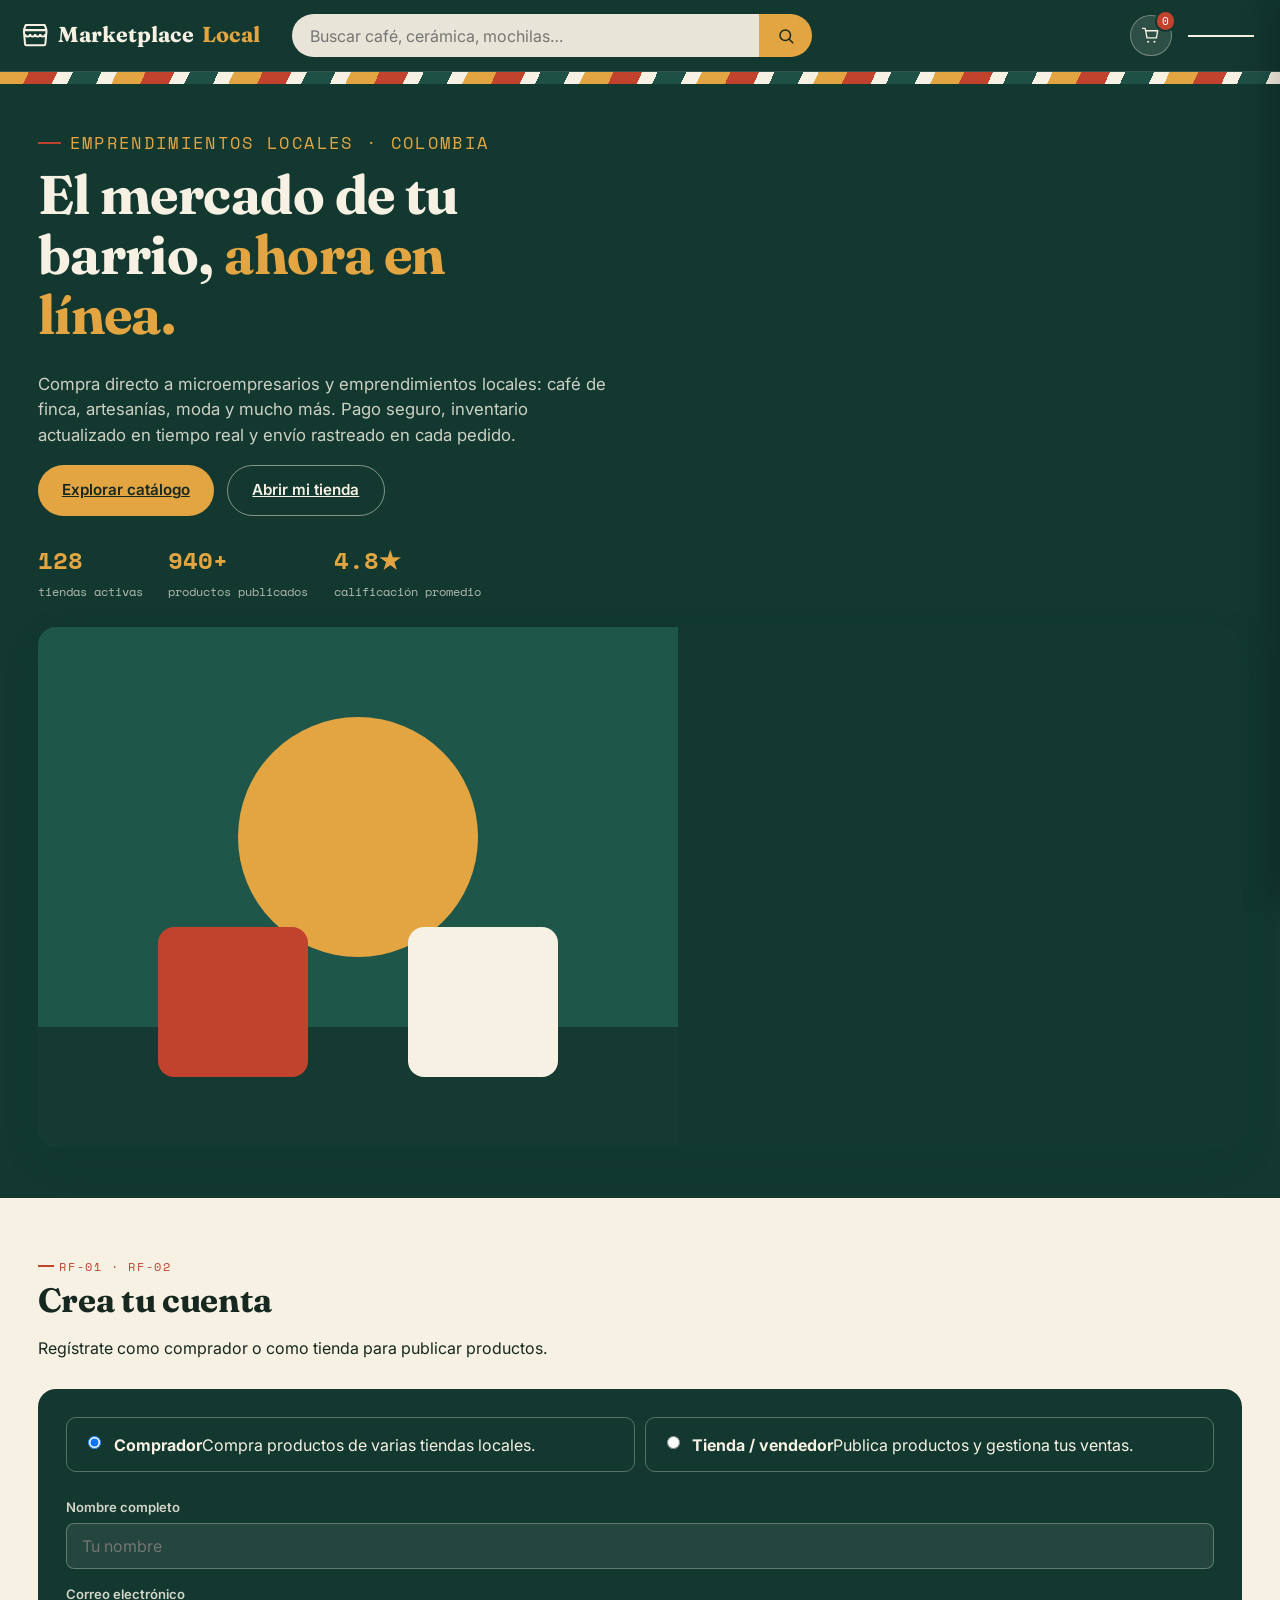
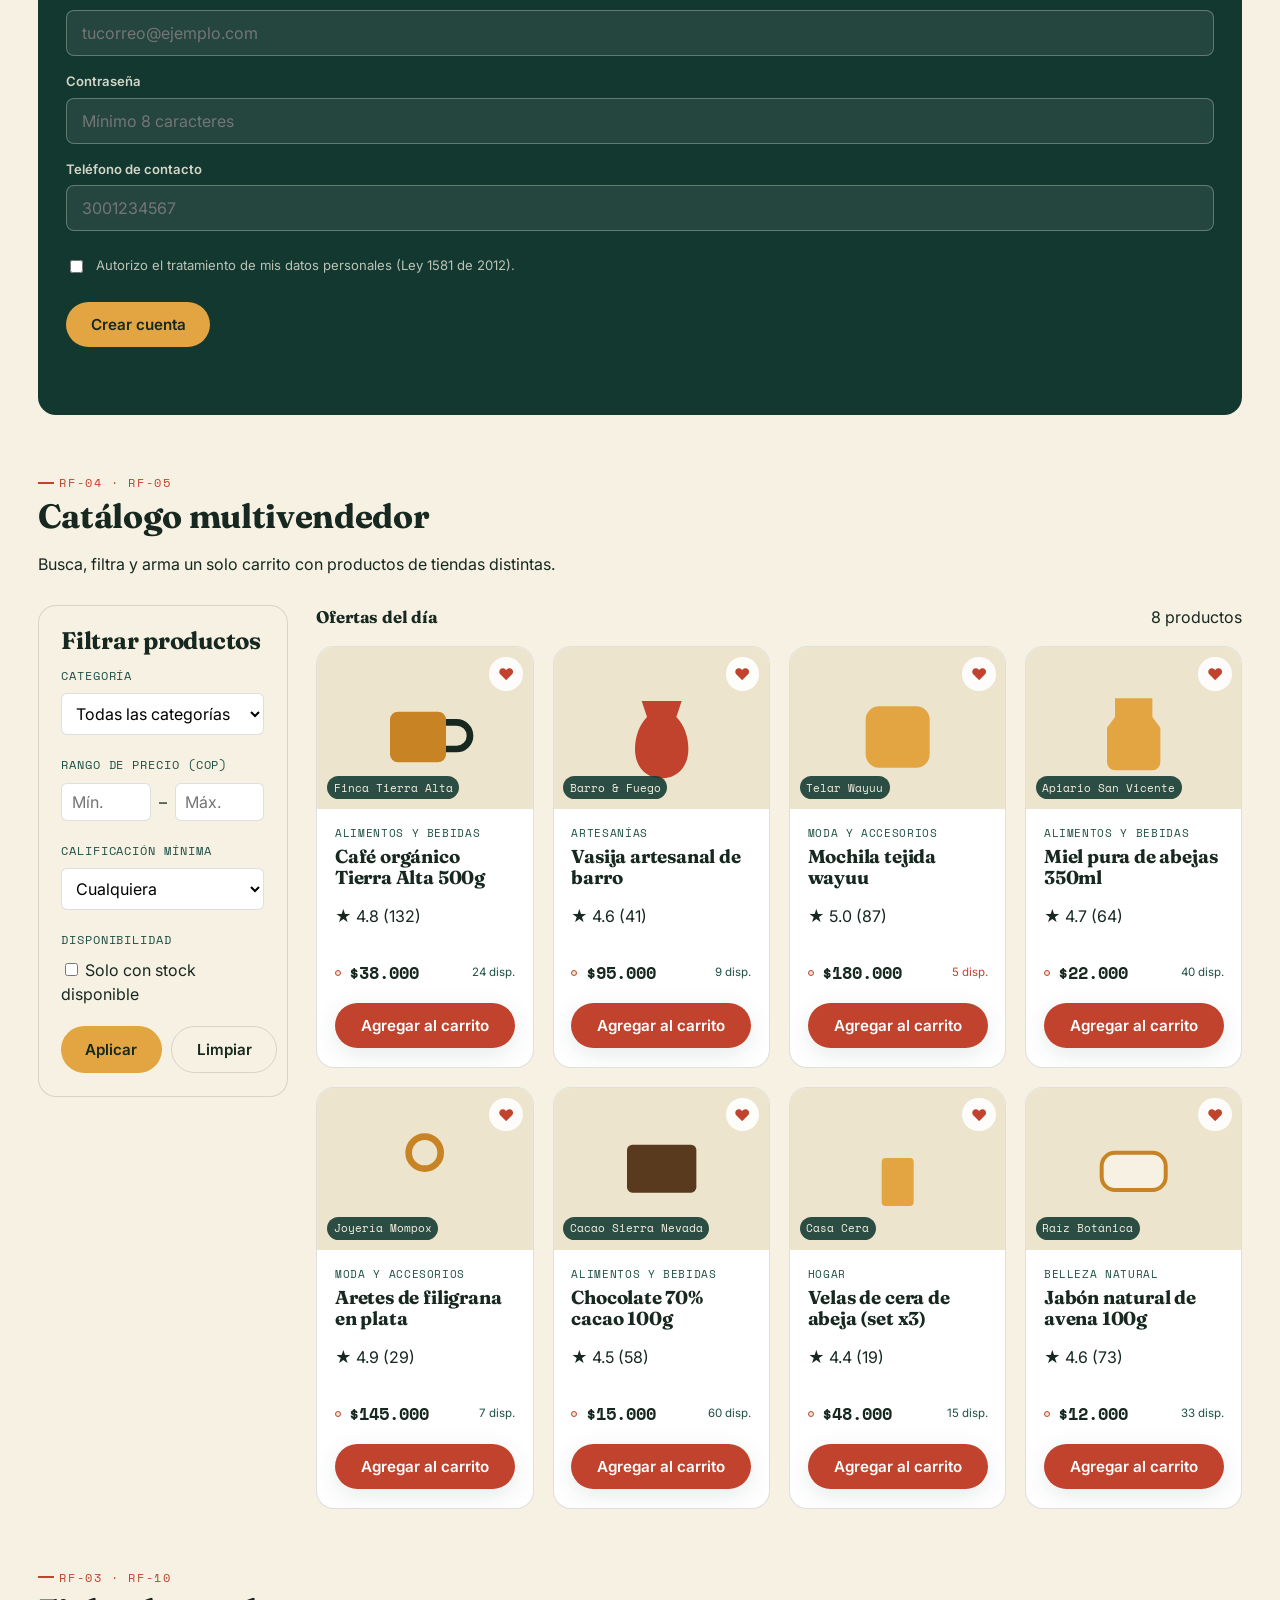
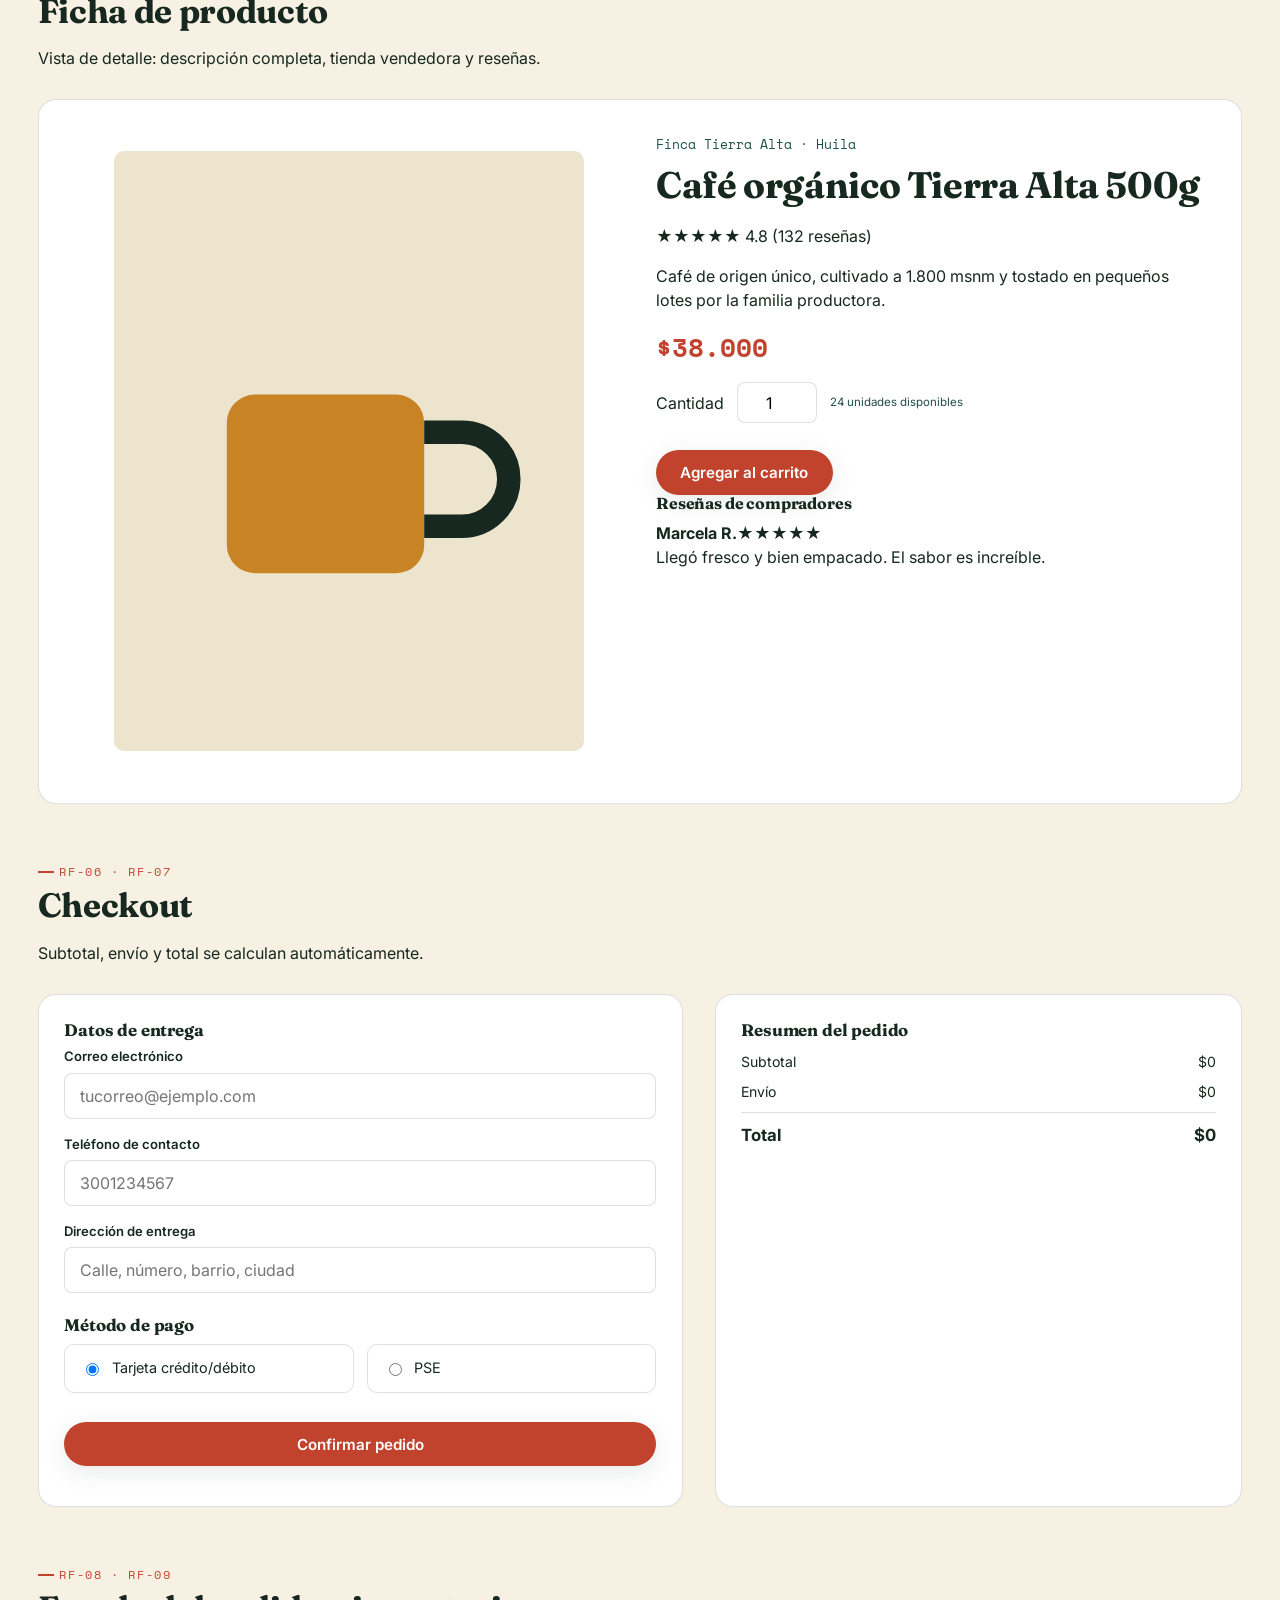
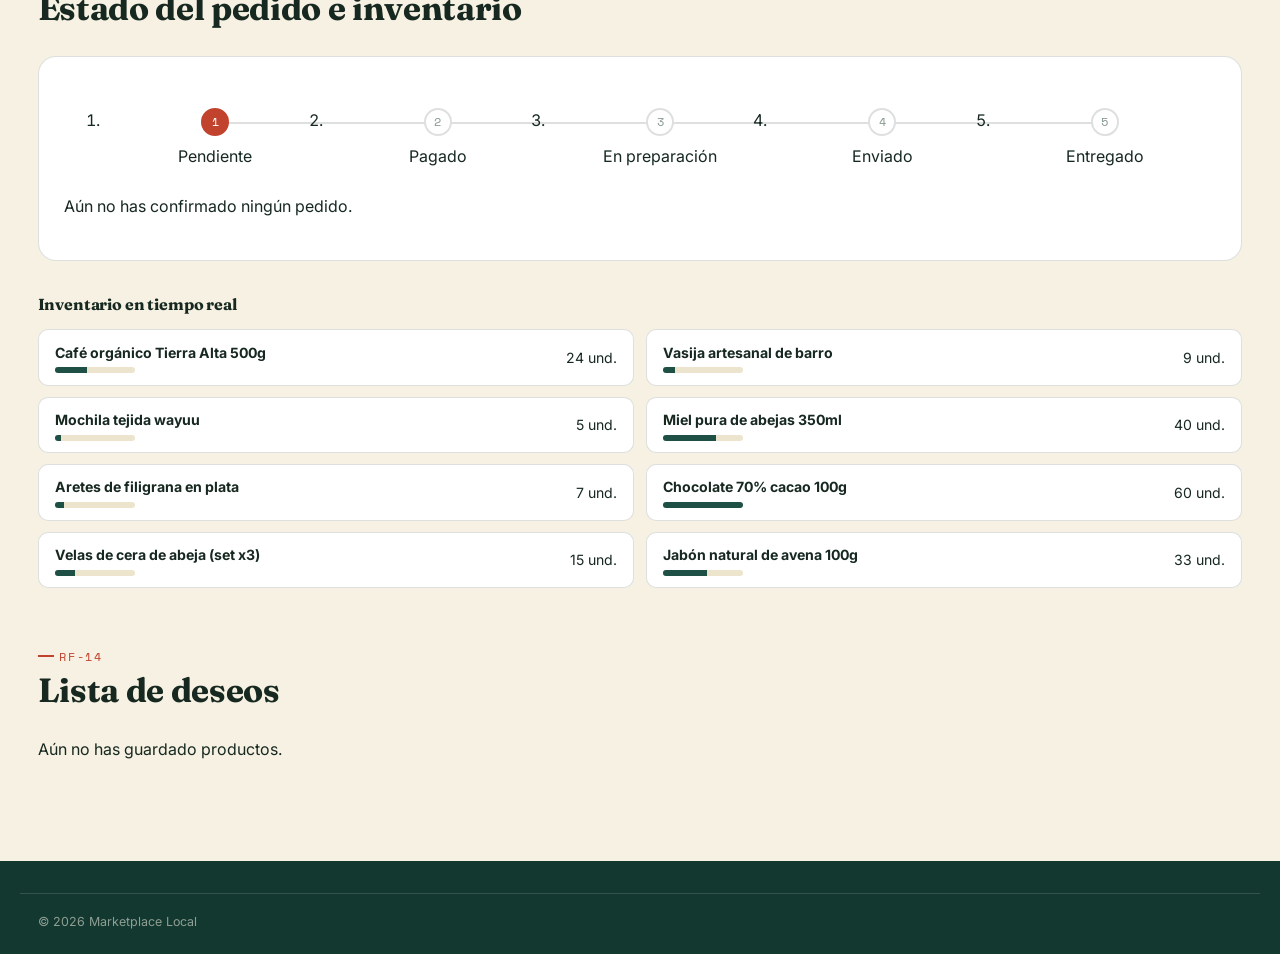
==== marketplace/index.html @ d281710d "Add files via upload" ====
<!DOCTYPE html>
<html lang="es">
<head>
  <meta charset="UTF-8">
  <meta name="viewport" content="width=device-width, initial-scale=1.0">
  <title>Marketplace Local</title>
  <meta name="description" content="Marketplace multivendedor de comercio electrónico para emprendimientos locales, con pasarela de pagos integrada y gestión de inventario en tiempo real.">
  <link rel="preconnect" href="https://fonts.googleapis.com">
  <link rel="preconnect" href="https://fonts.gstatic.com" crossorigin>
  <link href="https://fonts.googleapis.com/css2?family=Fraunces:ital,opsz,wght@0,9..144,400;0,9..144,600;0,9..144,700;1,9..144,500&family=Inter:wght@400;500;600;700&family=Space+Mono:wght@400;700&display=swap" rel="stylesheet">
  <link rel="stylesheet" href="styles.css">
</head>
<body>
  <a class="skip-link" href="#contenido-principal">Saltar al contenido principal</a>

  <!-- HEADER -->
  <header class="site-header">
    <div class="contenedor header-top">
      <a class="logo" href="#hero">
        <svg viewBox="0 0 24 24" fill="none" aria-hidden="true"><path d="M3 8l1.5-4h15L21 8M3 8h18M3 8l1 11a1 1 0 0 0 1 1h14a1 1 0 0 0 1-1l1-11M8 11a2 2 0 1 1-4 0M12 11a2 2 0 1 1-4 0M16 11a2 2 0 1 1-4 0M20 11a2 2 0 1 1-4 0" stroke="currentColor" stroke-width="1.6" stroke-linejoin="round"/></svg>
        Marketplace <em>Local</em>
      </a>
      <form class="buscador-global" role="search" id="form-busqueda-global">
        <label for="busqueda-global">Buscar productos</label>
        <input type="search" id="busqueda-global" name="q" placeholder="Buscar café, cerámica, mochilas…">
        <button type="submit" aria-label="Buscar">
          <svg width="18" height="18" viewBox="0 0 24 24" fill="none" aria-hidden="true"><circle cx="11" cy="11" r="7" stroke="currentColor" stroke-width="2"/><path d="M21 21l-4.3-4.3" stroke="currentColor" stroke-width="2" stroke-linecap="round"/></svg>
        </button>
      </form>
      <div class="header-acciones">
        <button class="boton-icono" id="btn-abrir-carrito" aria-label="Abrir carrito de compras" aria-haspopup="true">
          <svg width="19" height="19" viewBox="0 0 24 24" fill="none" aria-hidden="true"><path d="M6 6h15l-1.5 9h-12z" stroke="currentColor" stroke-width="1.7" stroke-linejoin="round"/><path d="M6 6l-1-3H2" stroke="currentColor" stroke-width="1.7" stroke-linecap="round"/><circle cx="9" cy="20" r="1.3" fill="currentColor"/><circle cx="17" cy="20" r="1.3" fill="currentColor"/></svg>
          <span class="contador-badge" id="contador-carrito">0</span>
        </button>
        <button class="btn-hamburguesa" id="btn-menu" aria-expanded="false" aria-controls="nav-categorias" aria-label="Abrir menú de categorías">
          <span></span>
        </button>
      </div>
    </div>
    <nav class="nav-categorias" id="nav-categorias" aria-label="Categorías principales">
      <div class="contenedor">
        <ul>
          <li><a href="#catalogo" aria-current="page">Ofertas del día</a></li>
          <li><a href="#catalogo">Nuevos</a></li>
          <li><a href="#catalogo">Más vendidos</a></li>
          <li><a href="#estado-pedido">Mis pedidos</a></li>
          <li><a href="#wishlist">Lista de deseos</a></li>
          <li><a href="#cuentas">Vender en Marketplace Local</a></li>
        </ul>
      </div>
    </nav>
  </header>

  <div class="franja-toldo" aria-hidden="true"></div>

  <main id="contenido-principal">
    <!-- HERO -->
    <section class="hero" id="hero">
      <div class="contenedor">
        <div class="hero-texto">
          <p class="etiqueta-eyebrow" style="color:var(--mustard)">Emprendimientos locales · Colombia</p>
          <h1>El mercado de tu barrio, <i>ahora en línea.</i></h1>
          <p>Compra directo a microempresarios y emprendimientos locales: café de finca, artesanías, moda y mucho más. Pago seguro, inventario actualizado en tiempo real y envío rastreado en cada pedido.</p>
          <div class="hero-cta">
            <a href="#catalogo" class="boton boton-secundario">Explorar catálogo</a>
            <a href="#cuentas" class="boton boton-fantasma">Abrir mi tienda</a>
          </div>
          <div class="hero-stats">
            <div class="dato"><strong id="stat-tiendas">128</strong><span>tiendas activas</span></div>
            <div class="dato"><strong id="stat-productos">940+</strong><span>productos publicados</span></div>
            <div class="dato"><strong>4.8★</strong><span>calificación promedio</span></div>
          </div>
        </div>
        <picture class="hero-picture">
          <source media="(min-width: 768px)" srcset="data:image/svg+xml,%3Csvg xmlns='http://www.w3.org/2000/svg' viewBox='0 0 1000 460'%3E%3Crect width='1000' height='460' fill='rgb(30,86,74)'/%3E%3Cg opacity='0.9'%3E%3Crect x='0' y='330' width='1000' height='130' fill='rgb(20,58,50)'/%3E%3Ccircle cx='150' cy='190' r='95' fill='rgb(227,165,66)'/%3E%3Ccircle cx='150' cy='190' r='95' fill='none' stroke='rgb(18,56,48)' stroke-width='6'/%3E%3Crect x='330' y='120' width='150' height='190' rx='14' fill='rgb(193,67,46)'/%3E%3Crect x='510' y='90' width='170' height='220' rx='14' fill='rgb(246,241,227)'/%3E%3Ccircle cx='595' cy='170' r='40' fill='rgb(30,86,74)'/%3E%3Crect x='710' y='150' width='210' height='160' rx='14' fill='rgb(200,132,36)'/%3E%3Cpath d='M0 330 L1000 330' stroke='rgb(246,241,227)' stroke-width='4' stroke-dasharray='2 22'/%3E%3C/g%3E%3C/svg%3E">
          <img src="data:image/svg+xml,%3Csvg xmlns='http://www.w3.org/2000/svg' viewBox='0 0 640 520'%3E%3Crect width='640' height='520' fill='rgb(30,86,74)'/%3E%3Crect x='0' y='400' width='640' height='120' fill='rgb(20,58,50)'/%3E%3Ccircle cx='320' cy='210' r='120' fill='rgb(227,165,66)'/%3E%3Crect x='120' y='300' width='150' height='150' rx='16' fill='rgb(193,67,46)'/%3E%3Crect x='370' y='300' width='150' height='150' rx='16' fill='rgb(246,241,227)'/%3E%3C/svg%3E" alt="Ilustración de un mercado local" width="640" height="520" loading="eager">
        </picture>
      </div>
    </section>

    <!-- CUENTAS -->
    <section class="seccion" id="cuentas">
      <div class="contenedor">
        <div class="seccion-cabecera">
          <p class="etiqueta-eyebrow">RF-01 · RF-02</p>
          <h2>Crea tu cuenta</h2>
          <p>Regístrate como comprador o como tienda para publicar productos.</p>
        </div>
        <form class="tarjeta-cuentas" id="form-registro" novalidate>
          <fieldset class="selector-rol" style="border:none;padding:0;margin:0;">
            <legend class="oculto-visualmente">Tipo de cuenta</legend>
            <label>
              <input type="radio" name="rol" value="comprador" checked>
              <span><strong>Comprador</strong><span>Compra productos de varias tiendas locales.</span></span>
            </label>
            <label>
              <input type="radio" name="rol" value="vendedor" id="radio-vendedor">
              <span><strong>Tienda / vendedor</strong><span>Publica productos y gestiona tus ventas.</span></span>
            </label>
          </fieldset>
          <div class="campos-formulario">
            <div class="campo">
              <label for="reg-nombre">Nombre completo</label>
              <input type="text" id="reg-nombre" name="nombre" required placeholder="Tu nombre">
            </div>
            <div class="campo">
              <label for="reg-email">Correo electrónico</label>
              <input type="email" id="reg-email" name="email" required placeholder="tucorreo@ejemplo.com">
            </div>
            <div class="campo">
              <label for="reg-clave">Contraseña</label>
              <input type="password" id="reg-clave" name="clave" required minlength="8" placeholder="Mínimo 8 caracteres">
            </div>
            <div class="campo">
              <label for="reg-tel">Teléfono de contacto</label>
              <input type="tel" id="reg-tel" name="telefono" required pattern="[0-9]{10}" placeholder="3001234567">
            </div>
          </div>
          <div class="campos-tienda" id="campos-tienda">
            <p class="etiqueta-eyebrow" style="color:var(--mustard)">Perfil de tienda</p>
            <div class="campos-formulario">
              <div class="campo">
                <label for="tienda-nombre">Nombre comercial</label>
                <input type="text" id="tienda-nombre" name="tienda-nombre" placeholder="Ej. Finca Tierra Alta">
              </div>
              <div class="campo">
                <label for="tienda-logo">Logo de la tienda</label>
                <input type="file" id="tienda-logo" name="tienda-logo" accept="image/png, image/jpeg, image/svg+xml">
              </div>
              <div class="campo" style="grid-column:1/-1;">
                <label for="tienda-desc">Descripción de la tienda</label>
                <textarea id="tienda-desc" name="tienda-desc" rows="3" placeholder="Cuéntale a tus clientes qué haces."></textarea>
              </div>
            </div>
          </div>
          <label style="display:flex;gap:.6rem;align-items:flex-start;font-size:.82rem;color:rgba(246,241,227,.75);">
            <input type="checkbox" required style="margin-top:.2rem;">
            Autorizo el tratamiento de mis datos personales (Ley 1581 de 2012).
          </label>
          <div>
            <button type="submit" class="boton boton-secundario">Crear cuenta</button>
          </div>
          <p id="mensaje-registro" role="status" style="font-size:.85rem;color:var(--mustard);"></p>
        </form>
      </div>
    </section>

    <!-- CATÁLOGO -->
    <section class="seccion" id="catalogo" style="padding-top:0;">
      <div class="contenedor">
        <div class="seccion-cabecera">
          <p class="etiqueta-eyebrow">RF-04 · RF-05</p>
          <h2>Catálogo multivendedor</h2>
          <p>Busca, filtra y arma un solo carrito con productos de tiendas distintas.</p>
        </div>
        <button class="boton boton-linea filtros-toggle" id="btn-toggle-filtros" aria-expanded="false" aria-controls="filtros-aside">Filtros</button>
        <div class="layout-catalogo">
          <aside class="filtros-aside" id="filtros-aside" aria-label="Filtros de catálogo">
            <h2>Filtrar productos</h2>
            <form id="form-filtros">
              <div class="grupo-filtro">
                <span>Categoría</span>
                <select id="filtro-categoria">
                  <option value="">Todas las categorías</option>
                  <option value="Alimentos y bebidas">Alimentos y bebidas</option>
                  <option value="Artesanías">Artesanías</option>
                  <option value="Moda y accesorios">Moda y accesorios</option>
                  <option value="Hogar">Hogar</option>
                  <option value="Belleza natural">Belleza natural</option>
                </select>
              </div>
              <div class="grupo-filtro">
                <span>Rango de precio (COP)</span>
                <div class="rango-precio">
                  <input type="number" id="filtro-precio-min" min="0" step="1000" placeholder="Mín.">
                  <span>–</span>
                  <input type="number" id="filtro-precio-max" min="0" step="1000" placeholder="Máx.">
                </div>
              </div>
              <div class="grupo-filtro">
                <span>Calificación mínima</span>
                <select id="filtro-calificacion">
                  <option value="0">Cualquiera</option>
                  <option value="4">4★ o más</option>
                  <option value="4.5">4.5★ o más</option>
                  <option value="4.8">4.8★ o más</option>
                </select>
              </div>
              <div class="grupo-filtro">
                <span>Disponibilidad</span>
                <label><input type="checkbox" id="filtro-disponible"> Solo con stock disponible</label>
              </div>
              <div class="filtros-acciones">
                <button type="submit" class="boton boton-secundario" style="flex:1;">Aplicar</button>
                <button type="reset" class="boton boton-linea" id="btn-limpiar-filtros">Limpiar</button>
              </div>
            </form>
          </aside>
          <div>
            <div class="catalogo-cabecera">
              <h3 style="margin:0;font-size:1.05rem;">Ofertas del día</h3>
              <span class="catalogo-resultado" id="contador-resultados">8 productos</span>
            </div>
            <div class="catalogo" id="catalogo-grid"></div>
          </div>
        </div>
      </div>
    </section>

    <!-- FICHA PRODUCTO -->
    <section class="seccion" id="ficha-producto" style="padding-top:0;">
      <div class="contenedor">
        <div class="seccion-cabecera">
          <p class="etiqueta-eyebrow">RF-03 · RF-10</p>
          <h2>Ficha de producto</h2>
          <p>Vista de detalle: descripción completa, tienda vendedora y reseñas.</p>
        </div>
        <article class="ficha-producto">
          <figure class="ficha-imagen">
            <img id="ficha-imagen-svg" src="" alt="" width="600" height="600">
          </figure>
          <div>
            <span class="ficha-tienda" id="ficha-tienda">Finca Tierra Alta · Huila</span>
            <h1 class="ficha-nombre" id="ficha-nombre">Café orgánico Tierra Alta 500g</h1>
            <p class="producto-rating" id="ficha-rating">★★★★★ 4.8 (132 reseñas)</p>
            <p id="ficha-descripcion">Café de origen único, cultivado a 1.800 msnm y tostado en pequeños lotes.</p>
            <p class="ficha-precio" id="ficha-precio">$38.000</p>
            <form id="form-agregar-detalle">
              <div class="ficha-cantidad">
                <label for="ficha-cantidad-input">Cantidad</label>
                <input type="number" id="ficha-cantidad-input" min="1" max="10" value="1">
                <span class="producto-stock" id="ficha-stock">24 unidades disponibles</span>
              </div>
              <button type="submit" class="boton boton-primario btn-agregar-carrito" data-producto-id="1" style="width:auto;">Agregar al carrito</button>
            </form>
            <div class="resenas">
              <h4>Reseñas de compradores</h4>
              <div class="resena">
                <div class="resena-cabecera"><strong>Marcela R.</strong><span>★★★★★</span></div>
                <p style="margin:0;">Llegó fresco y bien empacado. El sabor es increíble.</p>
              </div>
            </div>
          </div>
        </article>
      </div>
    </section>

    <!-- CHECKOUT -->
    <section class="seccion" id="checkout" style="padding-top:0;">
      <div class="contenedor">
        <div class="seccion-cabecera">
          <p class="etiqueta-eyebrow">RF-06 · RF-07</p>
          <h2>Checkout</h2>
          <p>Subtotal, envío y total se calculan automáticamente.</p>
        </div>
        <div class="checkout-grid">
          <form class="tarjeta" id="form-checkout" novalidate>
            <h3 style="font-size:1.05rem;">Datos de entrega</h3>
            <div class="campos-formulario">
              <div class="campo">
                <label for="email">Correo electrónico</label>
                <input type="email" id="email" name="email" required placeholder="tucorreo@ejemplo.com">
              </div>
              <div class="campo">
                <label for="tel">Teléfono de contacto</label>
                <input type="tel" id="tel" name="tel" required pattern="[0-9]{10}" placeholder="3001234567">
              </div>
              <div class="campo campo-ancho">
                <label for="direccion">Dirección de entrega</label>
                <input type="text" id="direccion" name="direccion" required minlength="10" placeholder="Calle, número, barrio, ciudad">
              </div>
            </div>
            <h3 style="font-size:1.05rem;margin-top:1.4rem;">Método de pago</h3>
            <fieldset class="metodo-pago" style="border:none;padding:0;">
              <legend class="oculto-visualmente">Método de pago</legend>
              <label><input type="radio" name="metodo-pago" value="tarjeta" checked> Tarjeta crédito/débito</label>
              <label><input type="radio" name="metodo-pago" value="pse"> PSE</label>
            </fieldset>
            <button type="submit" class="boton boton-primario" style="width:100%;margin-top:.6rem;">Confirmar pedido</button>
            <p id="mensaje-checkout" role="status" style="font-size:.85rem;color:var(--brick);margin-top:.6rem;"></p>
          </form>
          <div class="tarjeta resumen-pedido">
            <h3 style="font-size:1.05rem;">Resumen del pedido</h3>
            <div class="fila-resumen"><span>Subtotal</span><span id="resumen-subtotal">$0</span></div>
            <div class="fila-resumen"><span>Envío</span><span id="resumen-envio">$8.000</span></div>
            <div class="fila-resumen total"><span>Total</span><span id="resumen-total">$8.000</span></div>
          </div>
        </div>
      </div>
    </section>

    <!-- ESTADO DEL PEDIDO / INVENTARIO -->
    <section class="seccion" id="estado-pedido" style="padding-top:0;">
      <div class="contenedor">
        <div class="seccion-cabecera">
          <p class="etiqueta-eyebrow">RF-08 · RF-09</p>
          <h2>Estado del pedido e inventario</h2>
        </div>
        <div class="tarjeta">
          <ol class="stepper-pedido" id="stepper-pedido">
            <li class="paso-pedido activo" data-estado="pendiente"><span class="punto">1</span><span class="texto">Pendiente</span></li>
            <li class="paso-pedido" data-estado="pagado"><span class="punto">2</span><span class="texto">Pagado</span></li>
            <li class="paso-pedido" data-estado="preparacion"><span class="punto">3</span><span class="texto">En preparación</span></li>
            <li class="paso-pedido" data-estado="enviado"><span class="punto">4</span><span class="texto">Enviado</span></li>
            <li class="paso-pedido" data-estado="entregado"><span class="punto">5</span><span class="texto">Entregado</span></li>
          </ol>
          <p id="nota-estado-pedido">Aún no has confirmado ningún pedido.</p>
        </div>
        <h3 style="margin-top:2.2rem;font-size:1rem;">Inventario en tiempo real</h3>
        <div class="inventario-lista" id="inventario-lista"></div>
      </div>
    </section>

    <!-- WISHLIST -->
    <section class="seccion" id="wishlist" style="padding-top:0;">
      <div class="contenedor">
        <div class="seccion-cabecera">
          <p class="etiqueta-eyebrow">RF-14</p>
          <h2>Lista de deseos</h2>
        </div>
        <div class="wishlist-lista" id="wishlist-lista">
          <p class="wishlist-vacio">Aún no has guardado productos.</p>
        </div>
      </div>
    </section>
  </main>

  <!-- DRAWER CARRITO -->
  <div class="carrito-overlay" id="carrito-overlay"></div>
  <aside class="carrito-drawer" id="carrito-drawer" aria-label="Carrito de compras" aria-hidden="true">
    <div class="carrito-cabecera">
      <strong>Tu carrito</strong>
      <button class="boton-icono" id="btn-cerrar-carrito" aria-label="Cerrar carrito">✕</button>
    </div>
    <ul class="carrito-lista" id="lista-carrito">
      <li class="carrito-vacio" id="carrito-vacio-msg">Tu carrito está vacío.</li>
    </ul>
    <div class="carrito-resumen">
      <div class="fila-resumen"><span>Subtotal</span><span id="carrito-subtotal">$0</span></div>
      <a href="#checkout" class="boton boton-primario" id="btn-ir-checkout">Ir a pagar</a>
    </div>
  </aside>

  <footer class="site-footer">
    <div class="contenedor footer-bottom">
      <span>© 2026 Marketplace Local</span>
    </div>
  </footer>

  <div class="toast-contenedor" id="toast-contenedor" aria-live="polite"></div>
  <script src="script.js"></script>
</body>
</html>
---- marketplace/styles.css ----
:root{
  --ink:#16281F;
  --teal-deep:#123830;
  --teal-mid:#1F5045;
  --teal-soft:#2E6657;
  --mustard:#E3A542;
  --mustard-deep:#C88424;
  --brick:#C1432E;
  --paper:#F6F1E3;
  --paper-dim:#ECE4CC;
  --paper-line:rgba(22,40,31,.14);
  --on-teal:#F6F1E3;
  --radius:10px;
  --radius-lg:18px;
  --font-display:'Fraunces', serif;
  --font-body:'Inter', system-ui, -apple-system, sans-serif;
  --font-mono:'Space Mono', monospace;
  --shadow-soft:0 6px 24px rgba(18,56,48,.10);
  --shadow-lift:0 14px 34px rgba(18,56,48,.18);
}
*,*::before,*::after{box-sizing:border-box;}
html{scroll-behavior:smooth;}
body{
  margin:0;
  font-family:var(--font-body);
  color:var(--ink);
  background:var(--paper);
  line-height:1.5;
  -webkit-font-smoothing:antialiased;
}
img,svg{max-width:100%;display:block;}
a{color:inherit;}
h1,h2,h3,h4{
  font-family:var(--font-display);
  margin:0 0 .5em;
  line-height:1.1;
  letter-spacing:-.01em;
}
p{margin:0 0 1em;}
button{font-family:inherit;cursor:pointer;}
input,select,button,textarea{font-family:inherit;font-size:1rem;}
ul{margin:0;padding:0;list-style:none;}
:focus-visible{outline:3px solid var(--brick);outline-offset:2px;}
.skip-link{
  position:absolute;left:-999px;top:auto;
  background:var(--brick);color:#fff;padding:.75rem 1.25rem;border-radius:0 0 8px 0;
  z-index:100;
}
.skip-link:focus{left:0;top:0;}
.contenedor{width:100%;max-width:1240px;margin:0 auto;padding:0 1.1rem;}
.franja-toldo{
  height:12px;
  background-image:repeating-linear-gradient(
    115deg,
    var(--mustard) 0 26px,
    var(--brick) 26px 52px,
    var(--paper) 52px 66px,
    var(--teal-mid) 66px 92px,
    var(--paper) 92px 106px
  );
}
.etiqueta-eyebrow{
  font-family:var(--font-mono);font-size:.72rem;letter-spacing:.14em;
  text-transform:uppercase;color:var(--brick);display:inline-flex;
  align-items:center;gap:.5em;margin-bottom:.6em;
}
.etiqueta-eyebrow::before{content:"";width:1.4em;height:2px;background:var(--brick);display:inline-block;}
.boton{
  display:inline-flex;align-items:center;justify-content:center;gap:.5em;
  border:none;border-radius:999px;padding:.85em 1.6em;
  font-weight:600;font-size:.95rem;cursor:pointer;
  transition:transform .15s ease, box-shadow .15s ease, background .15s ease;
}
.boton:active{transform:translateY(1px);}
.boton-primario{background:var(--brick);color:#fff;box-shadow:var(--shadow-soft);}
.boton-primario:hover{background:#a83a28;box-shadow:var(--shadow-lift);}
.boton-secundario{background:var(--mustard);color:var(--ink);}
.boton-secundario:hover{background:var(--mustard-deep);}
.boton-fantasma{background:transparent;color:var(--on-teal);border:1.5px solid rgba(246,241,227,.5);}
.boton-fantasma:hover{border-color:var(--on-teal);}
.boton-linea{background:transparent;color:var(--ink);border:1.5px solid var(--paper-line);}
.boton-linea:hover{border-color:var(--ink);}
.boton[disabled]{opacity:.5;cursor:not-allowed;}
.boton-icono{
  width:2.6rem;height:2.6rem;border-radius:50%;
  background:rgba(246,241,227,.12);color:var(--on-teal);border:1.5px solid rgba(246,241,227,.35);
  display:inline-flex;align-items:center;justify-content:center;position:relative;
}
.site-header{background:var(--teal-deep);color:var(--on-teal);position:sticky;top:0;z-index:60;}
.header-top{display:flex;align-items:center;gap:1rem;padding:.9rem 0;}
.logo{font-family:var(--font-display);font-weight:700;font-size:1.35rem;display:flex;align-items:center;gap:.5rem;text-decoration:none;color:var(--on-teal);white-space:nowrap;}
.logo em{font-style:normal;color:var(--mustard);}
.logo svg{width:1.9rem;height:1.9rem;}
.buscador-global{flex:1;display:flex;max-width:520px;margin:0 auto 0 1rem;}
.buscador-global label{position:absolute;left:-9999px;}
.buscador-global input{flex:1;border:none;border-radius:999px 0 0 999px;padding:.7em 1.1em;background:rgba(246,241,227,.94);color:var(--ink);}
.buscador-global button{border:none;border-radius:0 999px 999px 0;background:var(--mustard);color:var(--ink);padding:0 1.1em;font-weight:700;}
.header-acciones{display:flex;align-items:center;gap:.6rem;margin-left:auto;}
.contador-badge{
  position:absolute;top:-.35rem;right:-.35rem;background:var(--brick);color:#fff;
  font-family:var(--font-mono);font-size:.68rem;min-width:1.35rem;height:1.35rem;border-radius:50%;
  display:flex;align-items:center;justify-content:center;border:2px solid var(--teal-deep);
}
.btn-hamburguesa{display:inline-flex;background:transparent;border:none;color:var(--on-teal);padding:.4rem;}
.btn-hamburguesa span, .btn-hamburguesa::before, .btn-hamburguesa::after{
  content:"";display:block;width:22px;height:2px;background:currentColor;margin:5px 0;transition:transform .2s ease, opacity .2s ease;
}
.nav-categorias{border-top:1px solid rgba(246,241,227,.15);max-height:0;overflow:hidden;transition:max-height .25s ease;}
.nav-categorias.abierto{max-height:260px;}
.nav-categorias ul{display:flex;flex-direction:column;padding:.4rem 0;}
.nav-categorias a{display:block;padding:.7rem 0;text-decoration:none;font-size:.94rem;border-bottom:1px solid rgba(246,241,227,.08);}
.hero{background:var(--teal-deep);color:var(--on-teal);padding:2.6rem 0 3.2rem;}
.hero .contenedor{display:flex;flex-direction:column;gap:1.6rem;}
.hero-texto h1{font-size:clamp(2rem, 8vw, 3.4rem);max-width:14ch;}
.hero-texto h1 i{font-style:normal;color:var(--mustard);}
.hero-texto p{max-width:52ch;color:rgba(246,241,227,.82);font-size:1.05rem;}
.hero-cta{display:flex;flex-wrap:wrap;gap:.8rem;margin-top:1.1rem;}
.hero-picture{border-radius:var(--radius-lg);overflow:hidden;box-shadow:var(--shadow-lift);}
.hero-stats{display:flex;gap:1.6rem;margin-top:1.6rem;flex-wrap:wrap;}
.hero-stats .dato{font-family:var(--font-mono);}
.hero-stats .dato strong{display:block;font-size:1.5rem;color:var(--mustard);}
.hero-stats .dato span{font-size:.78rem;color:rgba(246,241,227,.7);}
.seccion{padding:3.2rem 0;}
.seccion-cabecera{max-width:60ch;margin-bottom:1.8rem;}
.seccion-cabecera h2{font-size:clamp(1.5rem,4vw,2.1rem);}
.tarjeta-cuentas{background:var(--teal-deep);color:var(--on-teal);border-radius:var(--radius-lg);padding:1.8rem;display:grid;gap:1.6rem;}
.selector-rol{display:flex;gap:.6rem;flex-wrap:wrap;margin-bottom:1.2rem;}
.selector-rol label{flex:1;min-width:150px;border:1.5px solid rgba(246,241,227,.3);border-radius:var(--radius);padding:.9rem 1rem;display:flex;gap:.6rem;align-items:flex-start;cursor:pointer;}
.campos-formulario{display:grid;gap:1rem;grid-template-columns:1fr;}
.campo{display:flex;flex-direction:column;gap:.35rem;}
.campo label{font-size:.82rem;font-weight:600;color:rgba(246,241,227,.85);}
.campo input,.campo select,.campo textarea{border:1.5px solid rgba(246,241,227,.3);background:rgba(246,241,227,.08);color:var(--on-teal);border-radius:8px;padding:.75em .9em;}
.campos-tienda{border-top:1px dashed rgba(246,241,227,.3);padding-top:1.1rem;margin-top:.3rem;display:none;gap:1rem;grid-template-columns:1fr;}
.campos-tienda.visible{display:grid;}
.layout-catalogo{display:grid;grid-template-columns:1fr;gap:1.8rem;align-items:start;}
.filtros-toggle{display:inline-flex;align-self:flex-start;margin-bottom:1rem;}
.filtros-aside{display:none;background:var(--paper);border:1.5px solid var(--paper-line);border-radius:var(--radius-lg);padding:1.4rem;}
.filtros-aside.visible{display:block;}
.grupo-filtro{margin-bottom:1.3rem;}
.grupo-filtro > span{display:block;font-family:var(--font-mono);font-size:.72rem;letter-spacing:.08em;text-transform:uppercase;color:var(--teal-mid);margin-bottom:.6rem;}
.rango-precio{display:flex;gap:.5rem;align-items:center;}
.rango-precio input{width:100%;border:1.5px solid var(--paper-line);border-radius:6px;padding:.5em .6em;}
.filtros-aside select{width:100%;border:1.5px solid var(--paper-line);border-radius:6px;padding:.55em .6em;background:#fff;}
.filtros-acciones{display:flex;gap:.6rem;margin-top:.4rem;}
.catalogo-cabecera{display:flex;align-items:baseline;justify-content:space-between;gap:1rem;flex-wrap:wrap;margin-bottom:1.1rem;}
.catalogo{display:grid;grid-template-columns:1fr;gap:1.2rem;}
@media (min-width:768px){ .catalogo{grid-template-columns:repeat(2,1fr);} }
@media (min-width:992px){
  .layout-catalogo{grid-template-columns:250px 1fr;}
  .filtros-toggle{display:none;}
  .filtros-aside{display:block;position:sticky;top:5.6rem;}
  .catalogo{grid-template-columns:repeat(3,1fr);}
}
@media (min-width:1200px){ .catalogo{grid-template-columns:repeat(4,1fr);} }
.producto-card{background:#fff;border:1.5px solid var(--paper-line);border-radius:var(--radius-lg);overflow:hidden;display:flex;flex-direction:column;transition:box-shadow .2s ease, transform .2s ease;}
.producto-card:hover{box-shadow:var(--shadow-soft);transform:translateY(-3px);}
.producto-imagen{margin:0;position:relative;background:var(--paper-dim);aspect-ratio:4/3;display:flex;align-items:center;justify-content:center;}
.producto-imagen svg{max-width:62%;height:auto;display:block;margin:0 auto;}
.producto-imagen figcaption{position:absolute;left:.6rem;bottom:.6rem;background:rgba(18,56,48,.88);color:var(--on-teal);font-family:var(--font-mono);font-size:.68rem;padding:.3em .6em;border-radius:999px;}
.btn-wishlist{position:absolute;top:.6rem;right:.6rem;width:2.1rem;height:2.1rem;border-radius:50%;border:none;background:rgba(255,255,255,.9);color:var(--brick);display:flex;align-items:center;justify-content:center;}
.btn-wishlist[aria-pressed="true"]{background:var(--brick);color:#fff;}
.producto-cuerpo{padding:1rem 1.1rem 1.2rem;display:flex;flex-direction:column;gap:.4rem;flex:1;}
.producto-categoria{font-family:var(--font-mono);font-size:.68rem;color:var(--teal-mid);text-transform:uppercase;letter-spacing:.06em;}
.producto-precio-fila{margin-top:auto;display:flex;align-items:center;justify-content:space-between;gap:.6rem;padding-top:.6rem;}
.precio-etiqueta{position:relative;font-family:var(--font-mono);font-weight:700;font-size:1.05rem;color:var(--ink);padding-left:.9rem;}
.precio-etiqueta::before{content:"";position:absolute;left:0;top:50%;transform:translateY(-50%);width:6px;height:6px;border-radius:50%;background:var(--paper-dim);border:1.5px solid var(--brick);}
.producto-stock{font-size:.72rem;color:var(--teal-mid);}
.producto-stock.bajo{color:var(--brick);}
.btn-agregar-carrito{width:100%;margin-top:.7rem;}
.ficha-producto{display:grid;grid-template-columns:1fr;gap:2rem;background:#fff;border:1.5px solid var(--paper-line);border-radius:var(--radius-lg);padding:1.6rem;}
@media (min-width:768px){ .ficha-producto{grid-template-columns:1fr 1fr;padding:2.2rem;} }
.ficha-imagen{background:var(--paper-dim);border-radius:var(--radius);overflow:hidden;}
.ficha-nombre{font-size:clamp(1.4rem, 6vw, 2.3rem);}
.ficha-tienda{font-family:var(--font-mono);font-size:.82rem;color:var(--teal-mid);margin-bottom:.6rem;display:block;}
.ficha-precio{font-family:var(--font-mono);font-size:1.6rem;font-weight:700;color:var(--brick);margin:.4rem 0 1rem;}
.ficha-cantidad{display:flex;align-items:center;gap:.8rem;margin:1rem 0;}
.ficha-cantidad input{width:5rem;padding:.6em;border:1.5px solid var(--paper-line);border-radius:8px;text-align:center;}
.carrito-overlay{position:fixed;inset:0;background:rgba(18,56,48,.55);opacity:0;pointer-events:none;transition:opacity .2s ease;z-index:70;}
.carrito-overlay.visible{opacity:1;pointer-events:auto;}
.carrito-drawer{position:fixed;top:0;right:0;height:100%;width:min(420px,100%);background:var(--paper);z-index:80;transform:translateX(100%);transition:transform .25s ease;display:flex;flex-direction:column;box-shadow:-10px 0 30px rgba(0,0,0,.2);}
.carrito-drawer.visible{transform:translateX(0);}
.carrito-cabecera{background:var(--teal-deep);color:var(--on-teal);padding:1.1rem 1.3rem;display:flex;justify-content:space-between;align-items:center;}
.carrito-lista{flex:1;overflow-y:auto;padding:1rem 1.3rem;}
.carrito-item{display:flex;justify-content:space-between;gap:.6rem;padding:.8rem 0;border-bottom:1px dashed var(--paper-line);font-size:.92rem;}
.carrito-vacio{color:#7a8a80;font-size:.9rem;text-align:center;padding:2rem 0;}
.carrito-resumen{padding:1.1rem 1.3rem;border-top:1px solid var(--paper-line);background:#fff;}
.fila-resumen{display:flex;justify-content:space-between;font-size:.88rem;padding:.25rem 0;}
.fila-resumen.total{font-weight:700;font-size:1.05rem;padding-top:.6rem;border-top:1px solid var(--paper-line);margin-top:.4rem;}
.checkout-grid{display:grid;grid-template-columns:1fr;gap:2rem;}
@media (min-width:992px){ .checkout-grid{grid-template-columns:1.1fr .9fr;} }
.tarjeta{background:#fff;border:1.5px solid var(--paper-line);border-radius:var(--radius-lg);padding:1.6rem;}
#form-checkout .campo label{color:var(--ink);}
#form-checkout .campo input{border:1.5px solid var(--paper-line);background:#fff;color:var(--ink);}
.metodo-pago{display:flex;gap:.8rem;flex-wrap:wrap;margin:.6rem 0 1.2rem;}
.metodo-pago label{flex:1;min-width:140px;border:1.5px solid var(--paper-line);border-radius:var(--radius);padding:.8rem 1rem;display:flex;align-items:center;gap:.6rem;cursor:pointer;font-size:.9rem;}
.stepper-pedido{display:flex;flex-wrap:wrap;gap:0;margin:1.6rem 0;}
.paso-pedido{flex:1;min-width:110px;text-align:center;position:relative;padding:0 .4rem;}
.paso-pedido::before{content:"";position:absolute;top:14px;left:-50%;width:100%;height:2px;background:var(--paper-line);z-index:0;}
.paso-pedido:first-child::before{display:none;}
.paso-pedido .punto{width:28px;height:28px;border-radius:50%;background:#fff;border:2px solid var(--paper-line);display:flex;align-items:center;justify-content:center;margin:0 auto .5rem;position:relative;z-index:1;font-family:var(--font-mono);font-size:.75rem;color:#8a9a90;}
.paso-pedido.activo .punto{border-color:var(--brick);background:var(--brick);color:#fff;}
.paso-pedido.activo::before{background:var(--brick);}
.inventario-lista{display:grid;grid-template-columns:1fr;gap:.7rem;margin-top:1rem;}
@media (min-width:700px){ .inventario-lista{grid-template-columns:1fr 1fr;} }
.inventario-item{display:flex;justify-content:space-between;align-items:center;background:#fff;border:1.5px solid var(--paper-line);border-radius:var(--radius);padding:.7rem 1rem;font-size:.88rem;}
.inventario-item .barra{width:80px;height:6px;background:var(--paper-dim);border-radius:999px;overflow:hidden;margin-top:.3rem;}
.inventario-item .barra i{display:block;height:100%;background:var(--teal-mid);transition:width .4s ease;}
.wishlist-lista{display:grid;grid-template-columns:1fr;gap:.8rem;}
.wishlist-item{display:flex;justify-content:space-between;align-items:center;gap:1rem;background:#fff;border:1.5px solid var(--paper-line);border-radius:var(--radius);padding:.8rem 1rem;}
.site-footer{background:var(--teal-deep);color:rgba(246,241,227,.85);padding:2rem 0 1.4rem;margin-top:2rem;}
.footer-bottom{border-top:1px solid rgba(246,241,227,.15);padding-top:1.2rem;font-size:.78rem;color:rgba(246,241,227,.55);display:flex;justify-content:space-between;}
.toast-contenedor{position:fixed;bottom:1.2rem;left:50%;transform:translateX(-50%);z-index:200;display:flex;flex-direction:column;gap:.6rem;align-items:center;width:min(92vw,420px);}
.toast{background:var(--teal-deep);color:var(--on-teal);border-radius:999px;padding:.75em 1.3em;font-size:.88rem;box-shadow:var(--shadow-lift);display:flex;align-items:center;gap:.6rem;opacity:0;transform:translateY(12px);transition:opacity .25s ease, transform .25s ease;}
.toast.visible{opacity:1;transform:translateY(0);}
.oculto-visualmente{position:absolute;width:1px;height:1px;overflow:hidden;clip:rect(0,0,0,0);white-space:nowrap;}
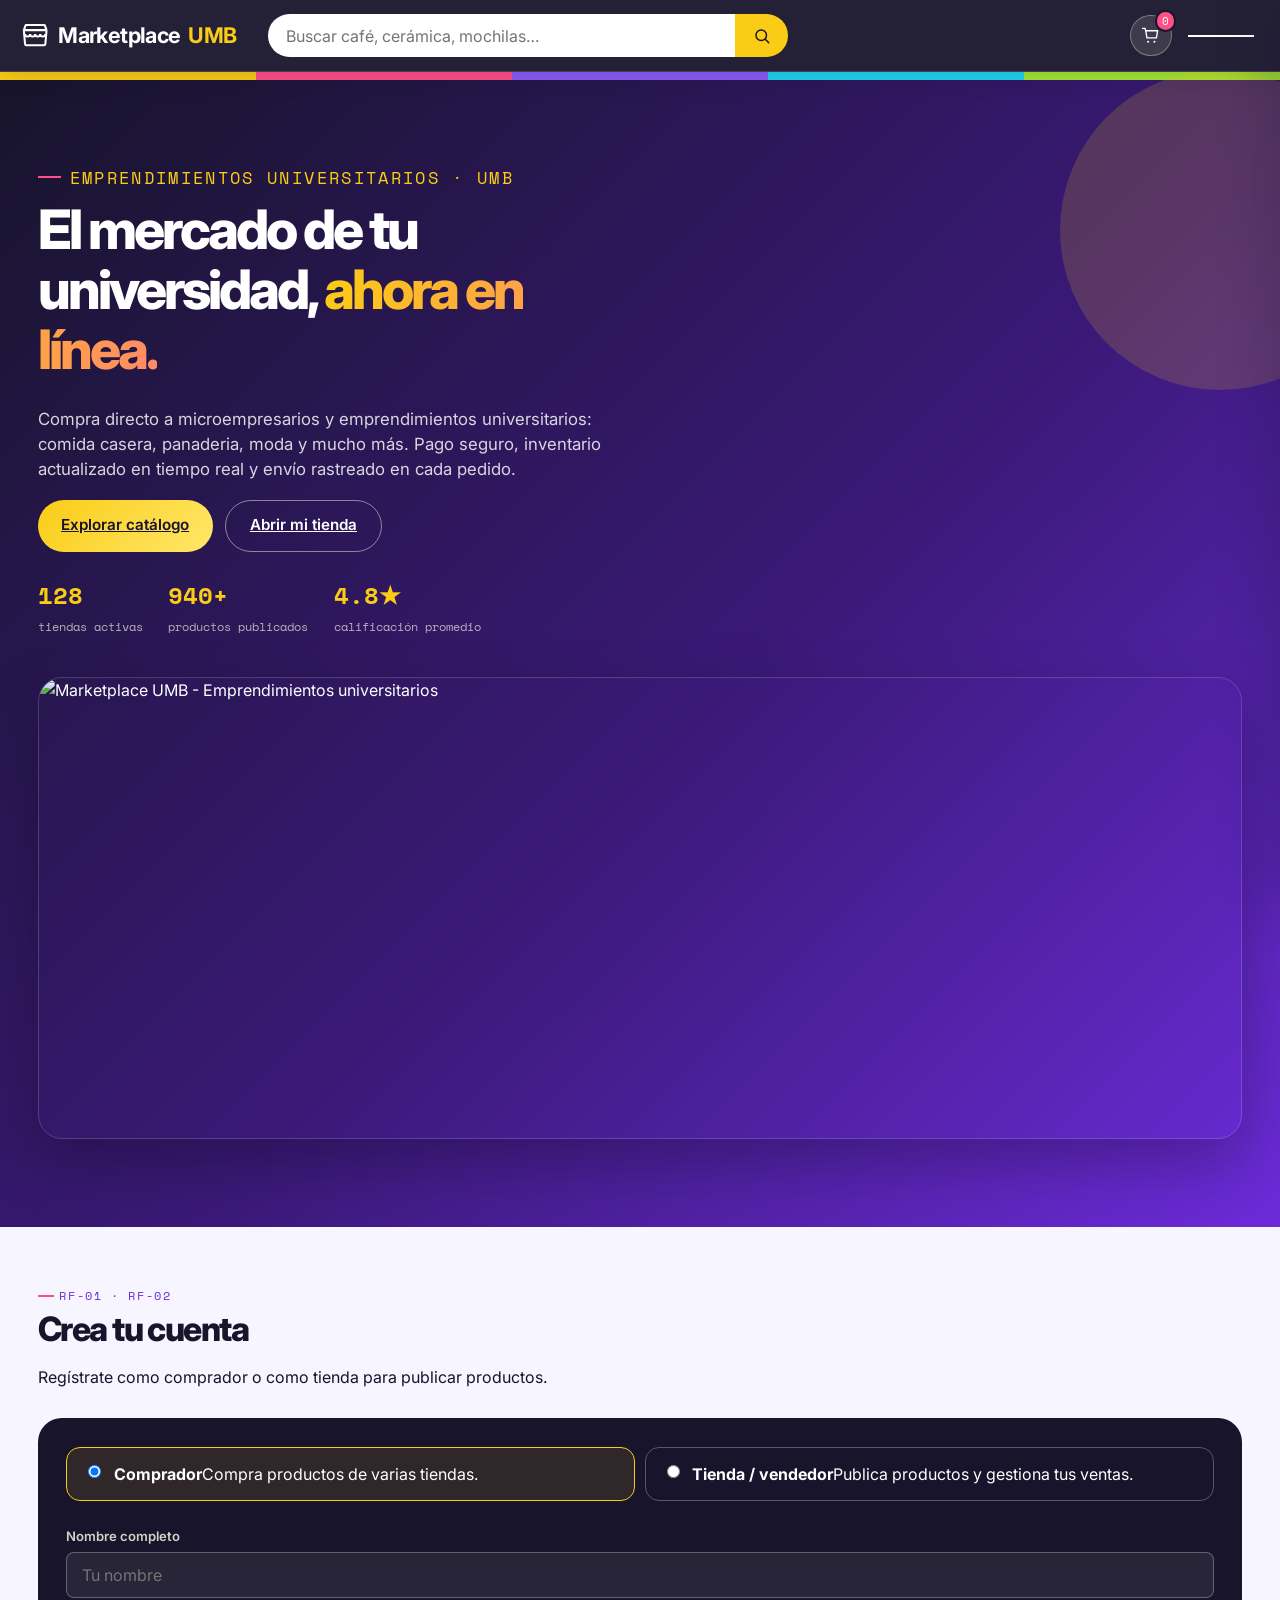
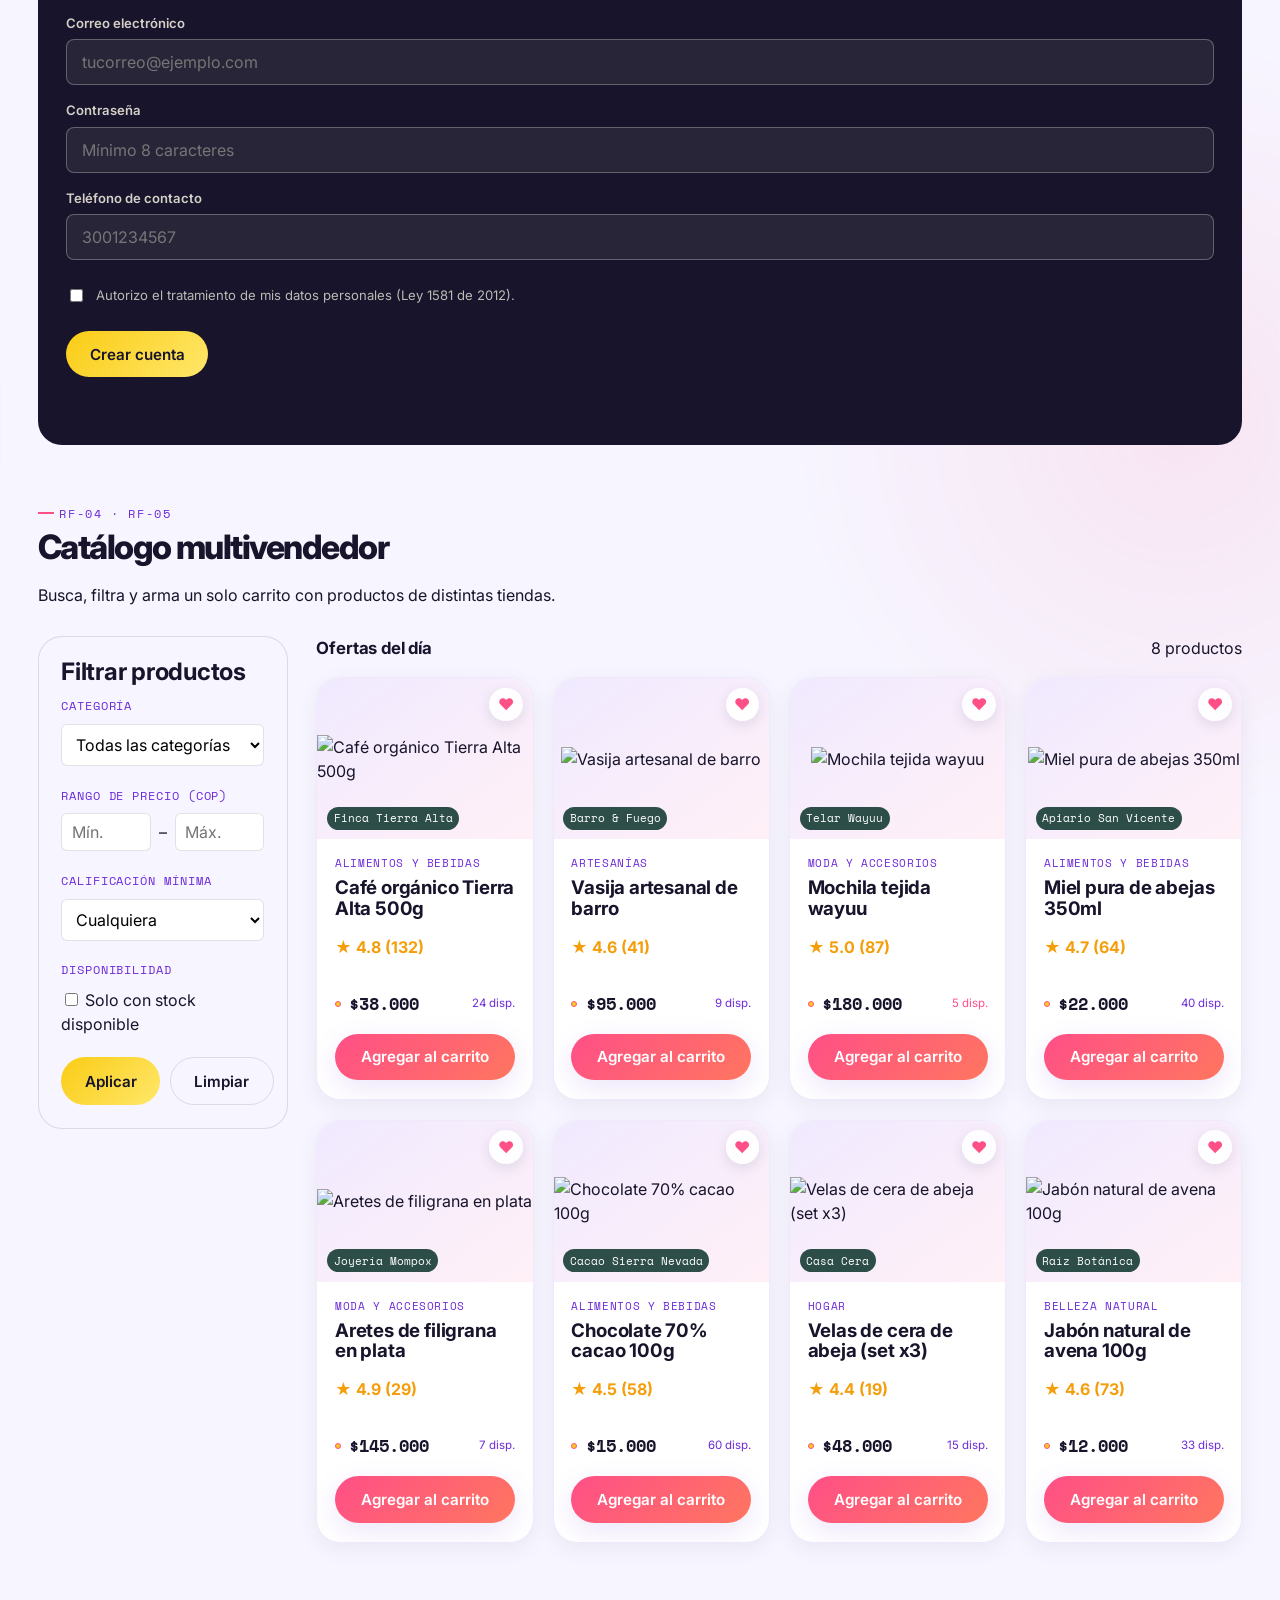
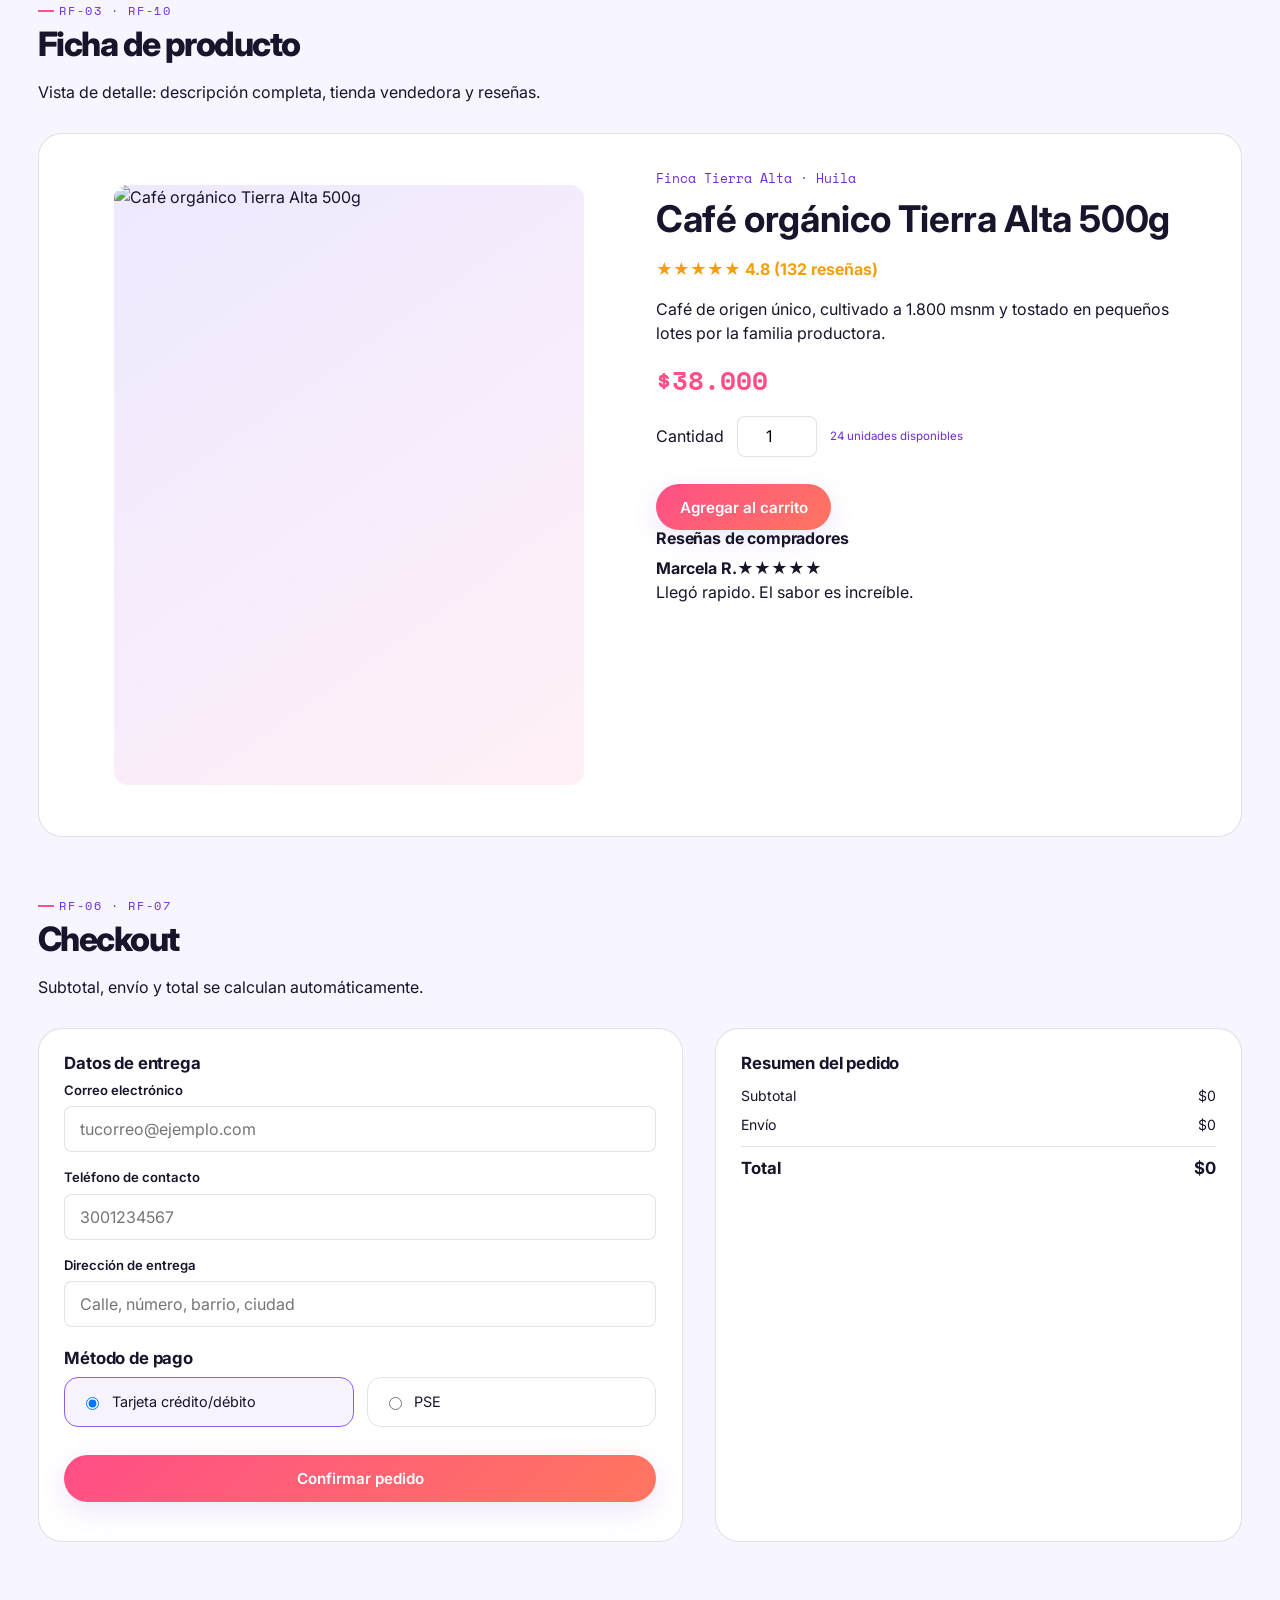
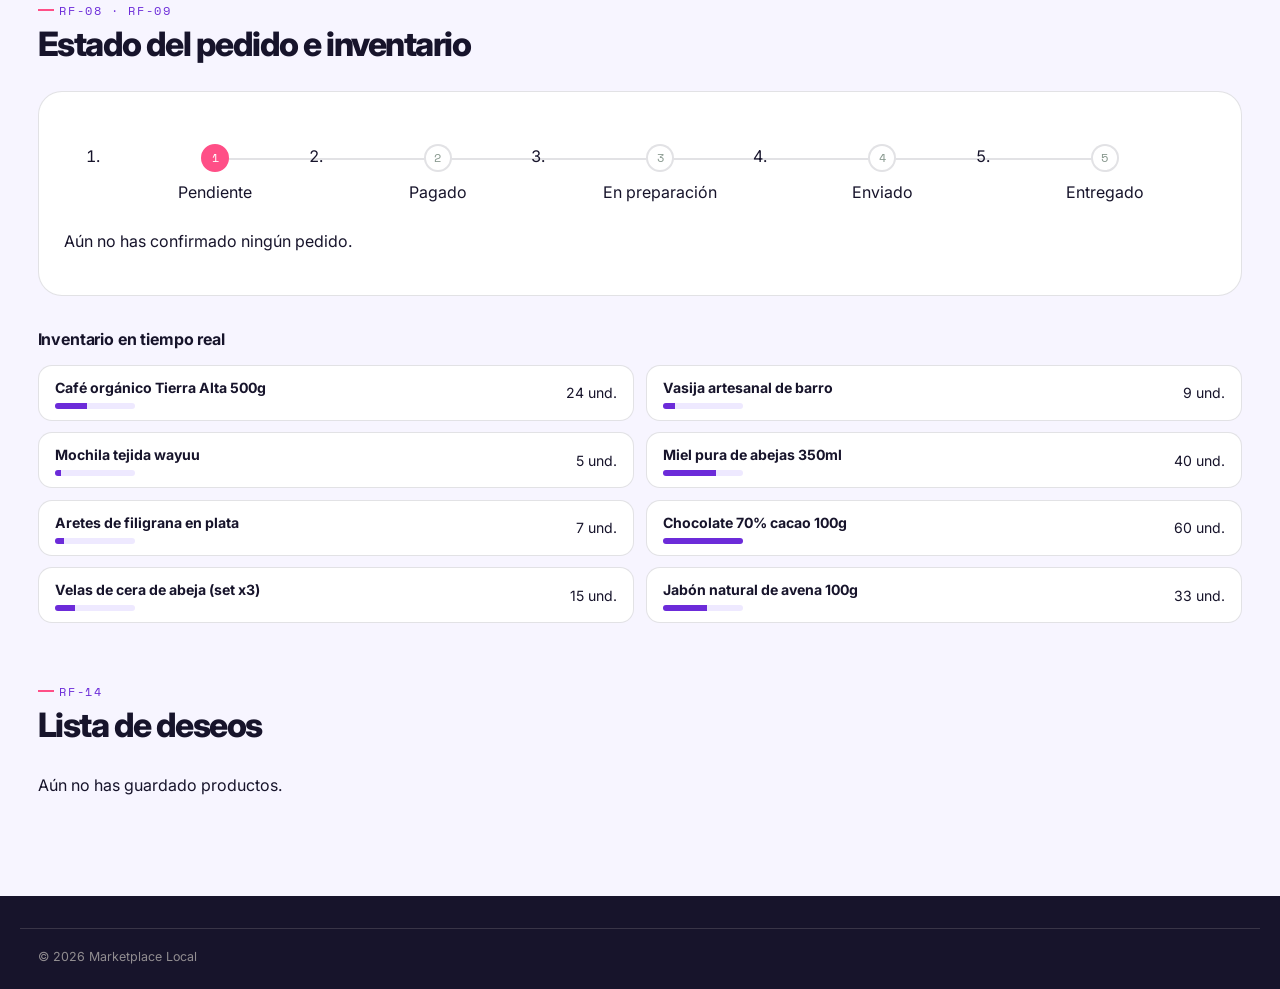
==== commit 71ea383e: "Add files via upload" ====
--- a/marketplace/index.html
+++ b/marketplace/index.html
@@ -1,353 +1,358 @@
-<!DOCTYPE html>
-<html lang="es">
-<head>
-  <meta charset="UTF-8">
-  <meta name="viewport" content="width=device-width, initial-scale=1.0">
-  <title>Marketplace Local</title>
-  <meta name="description" content="Marketplace multivendedor de comercio electrónico para emprendimientos locales, con pasarela de pagos integrada y gestión de inventario en tiempo real.">
-  <link rel="preconnect" href="https://fonts.googleapis.com">
-  <link rel="preconnect" href="https://fonts.gstatic.com" crossorigin>
-  <link href="https://fonts.googleapis.com/css2?family=Fraunces:ital,opsz,wght@0,9..144,400;0,9..144,600;0,9..144,700;1,9..144,500&family=Inter:wght@400;500;600;700&family=Space+Mono:wght@400;700&display=swap" rel="stylesheet">
-  <link rel="stylesheet" href="styles.css">
-</head>
-<body>
-  <a class="skip-link" href="#contenido-principal">Saltar al contenido principal</a>
-
-  <!-- HEADER -->
-  <header class="site-header">
-    <div class="contenedor header-top">
-      <a class="logo" href="#hero">
-        <svg viewBox="0 0 24 24" fill="none" aria-hidden="true"><path d="M3 8l1.5-4h15L21 8M3 8h18M3 8l1 11a1 1 0 0 0 1 1h14a1 1 0 0 0 1-1l1-11M8 11a2 2 0 1 1-4 0M12 11a2 2 0 1 1-4 0M16 11a2 2 0 1 1-4 0M20 11a2 2 0 1 1-4 0" stroke="currentColor" stroke-width="1.6" stroke-linejoin="round"/></svg>
-        Marketplace <em>Local</em>
-      </a>
-      <form class="buscador-global" role="search" id="form-busqueda-global">
-        <label for="busqueda-global">Buscar productos</label>
-        <input type="search" id="busqueda-global" name="q" placeholder="Buscar café, cerámica, mochilas…">
-        <button type="submit" aria-label="Buscar">
-          <svg width="18" height="18" viewBox="0 0 24 24" fill="none" aria-hidden="true"><circle cx="11" cy="11" r="7" stroke="currentColor" stroke-width="2"/><path d="M21 21l-4.3-4.3" stroke="currentColor" stroke-width="2" stroke-linecap="round"/></svg>
-        </button>
-      </form>
-      <div class="header-acciones">
-        <button class="boton-icono" id="btn-abrir-carrito" aria-label="Abrir carrito de compras" aria-haspopup="true">
-          <svg width="19" height="19" viewBox="0 0 24 24" fill="none" aria-hidden="true"><path d="M6 6h15l-1.5 9h-12z" stroke="currentColor" stroke-width="1.7" stroke-linejoin="round"/><path d="M6 6l-1-3H2" stroke="currentColor" stroke-width="1.7" stroke-linecap="round"/><circle cx="9" cy="20" r="1.3" fill="currentColor"/><circle cx="17" cy="20" r="1.3" fill="currentColor"/></svg>
-          <span class="contador-badge" id="contador-carrito">0</span>
-        </button>
-        <button class="btn-hamburguesa" id="btn-menu" aria-expanded="false" aria-controls="nav-categorias" aria-label="Abrir menú de categorías">
-          <span></span>
-        </button>
-      </div>
-    </div>
-    <nav class="nav-categorias" id="nav-categorias" aria-label="Categorías principales">
-      <div class="contenedor">
-        <ul>
-          <li><a href="#catalogo" aria-current="page">Ofertas del día</a></li>
-          <li><a href="#catalogo">Nuevos</a></li>
-          <li><a href="#catalogo">Más vendidos</a></li>
-          <li><a href="#estado-pedido">Mis pedidos</a></li>
-          <li><a href="#wishlist">Lista de deseos</a></li>
-          <li><a href="#cuentas">Vender en Marketplace Local</a></li>
-        </ul>
-      </div>
-    </nav>
-  </header>
-
-  <div class="franja-toldo" aria-hidden="true"></div>
-
-  <main id="contenido-principal">
-    <!-- HERO -->
-    <section class="hero" id="hero">
-      <div class="contenedor">
-        <div class="hero-texto">
-          <p class="etiqueta-eyebrow" style="color:var(--mustard)">Emprendimientos locales · Colombia</p>
-          <h1>El mercado de tu barrio, <i>ahora en línea.</i></h1>
-          <p>Compra directo a microempresarios y emprendimientos locales: café de finca, artesanías, moda y mucho más. Pago seguro, inventario actualizado en tiempo real y envío rastreado en cada pedido.</p>
-          <div class="hero-cta">
-            <a href="#catalogo" class="boton boton-secundario">Explorar catálogo</a>
-            <a href="#cuentas" class="boton boton-fantasma">Abrir mi tienda</a>
-          </div>
-          <div class="hero-stats">
-            <div class="dato"><strong id="stat-tiendas">128</strong><span>tiendas activas</span></div>
-            <div class="dato"><strong id="stat-productos">940+</strong><span>productos publicados</span></div>
-            <div class="dato"><strong>4.8★</strong><span>calificación promedio</span></div>
-          </div>
-        </div>
-        <picture class="hero-picture">
-          <source media="(min-width: 768px)" srcset="data:image/svg+xml,%3Csvg xmlns='http://www.w3.org/2000/svg' viewBox='0 0 1000 460'%3E%3Crect width='1000' height='460' fill='rgb(30,86,74)'/%3E%3Cg opacity='0.9'%3E%3Crect x='0' y='330' width='1000' height='130' fill='rgb(20,58,50)'/%3E%3Ccircle cx='150' cy='190' r='95' fill='rgb(227,165,66)'/%3E%3Ccircle cx='150' cy='190' r='95' fill='none' stroke='rgb(18,56,48)' stroke-width='6'/%3E%3Crect x='330' y='120' width='150' height='190' rx='14' fill='rgb(193,67,46)'/%3E%3Crect x='510' y='90' width='170' height='220' rx='14' fill='rgb(246,241,227)'/%3E%3Ccircle cx='595' cy='170' r='40' fill='rgb(30,86,74)'/%3E%3Crect x='710' y='150' width='210' height='160' rx='14' fill='rgb(200,132,36)'/%3E%3Cpath d='M0 330 L1000 330' stroke='rgb(246,241,227)' stroke-width='4' stroke-dasharray='2 22'/%3E%3C/g%3E%3C/svg%3E">
-          <img src="data:image/svg+xml,%3Csvg xmlns='http://www.w3.org/2000/svg' viewBox='0 0 640 520'%3E%3Crect width='640' height='520' fill='rgb(30,86,74)'/%3E%3Crect x='0' y='400' width='640' height='120' fill='rgb(20,58,50)'/%3E%3Ccircle cx='320' cy='210' r='120' fill='rgb(227,165,66)'/%3E%3Crect x='120' y='300' width='150' height='150' rx='16' fill='rgb(193,67,46)'/%3E%3Crect x='370' y='300' width='150' height='150' rx='16' fill='rgb(246,241,227)'/%3E%3C/svg%3E" alt="Ilustración de un mercado local" width="640" height="520" loading="eager">
-        </picture>
-      </div>
-    </section>
-
-    <!-- CUENTAS -->
-    <section class="seccion" id="cuentas">
-      <div class="contenedor">
-        <div class="seccion-cabecera">
-          <p class="etiqueta-eyebrow">RF-01 · RF-02</p>
-          <h2>Crea tu cuenta</h2>
-          <p>Regístrate como comprador o como tienda para publicar productos.</p>
-        </div>
-        <form class="tarjeta-cuentas" id="form-registro" novalidate>
-          <fieldset class="selector-rol" style="border:none;padding:0;margin:0;">
-            <legend class="oculto-visualmente">Tipo de cuenta</legend>
-            <label>
-              <input type="radio" name="rol" value="comprador" checked>
-              <span><strong>Comprador</strong><span>Compra productos de varias tiendas locales.</span></span>
-            </label>
-            <label>
-              <input type="radio" name="rol" value="vendedor" id="radio-vendedor">
-              <span><strong>Tienda / vendedor</strong><span>Publica productos y gestiona tus ventas.</span></span>
-            </label>
-          </fieldset>
-          <div class="campos-formulario">
-            <div class="campo">
-              <label for="reg-nombre">Nombre completo</label>
-              <input type="text" id="reg-nombre" name="nombre" required placeholder="Tu nombre">
-            </div>
-            <div class="campo">
-              <label for="reg-email">Correo electrónico</label>
-              <input type="email" id="reg-email" name="email" required placeholder="tucorreo@ejemplo.com">
-            </div>
-            <div class="campo">
-              <label for="reg-clave">Contraseña</label>
-              <input type="password" id="reg-clave" name="clave" required minlength="8" placeholder="Mínimo 8 caracteres">
-            </div>
-            <div class="campo">
-              <label for="reg-tel">Teléfono de contacto</label>
-              <input type="tel" id="reg-tel" name="telefono" required pattern="[0-9]{10}" placeholder="3001234567">
-            </div>
-          </div>
-          <div class="campos-tienda" id="campos-tienda">
-            <p class="etiqueta-eyebrow" style="color:var(--mustard)">Perfil de tienda</p>
-            <div class="campos-formulario">
-              <div class="campo">
-                <label for="tienda-nombre">Nombre comercial</label>
-                <input type="text" id="tienda-nombre" name="tienda-nombre" placeholder="Ej. Finca Tierra Alta">
-              </div>
-              <div class="campo">
-                <label for="tienda-logo">Logo de la tienda</label>
-                <input type="file" id="tienda-logo" name="tienda-logo" accept="image/png, image/jpeg, image/svg+xml">
-              </div>
-              <div class="campo" style="grid-column:1/-1;">
-                <label for="tienda-desc">Descripción de la tienda</label>
-                <textarea id="tienda-desc" name="tienda-desc" rows="3" placeholder="Cuéntale a tus clientes qué haces."></textarea>
-              </div>
-            </div>
-          </div>
-          <label style="display:flex;gap:.6rem;align-items:flex-start;font-size:.82rem;color:rgba(246,241,227,.75);">
-            <input type="checkbox" required style="margin-top:.2rem;">
-            Autorizo el tratamiento de mis datos personales (Ley 1581 de 2012).
-          </label>
-          <div>
-            <button type="submit" class="boton boton-secundario">Crear cuenta</button>
-          </div>
-          <p id="mensaje-registro" role="status" style="font-size:.85rem;color:var(--mustard);"></p>
-        </form>
-      </div>
-    </section>
-
-    <!-- CATÁLOGO -->
-    <section class="seccion" id="catalogo" style="padding-top:0;">
-      <div class="contenedor">
-        <div class="seccion-cabecera">
-          <p class="etiqueta-eyebrow">RF-04 · RF-05</p>
-          <h2>Catálogo multivendedor</h2>
-          <p>Busca, filtra y arma un solo carrito con productos de tiendas distintas.</p>
-        </div>
-        <button class="boton boton-linea filtros-toggle" id="btn-toggle-filtros" aria-expanded="false" aria-controls="filtros-aside">Filtros</button>
-        <div class="layout-catalogo">
-          <aside class="filtros-aside" id="filtros-aside" aria-label="Filtros de catálogo">
-            <h2>Filtrar productos</h2>
-            <form id="form-filtros">
-              <div class="grupo-filtro">
-                <span>Categoría</span>
-                <select id="filtro-categoria">
-                  <option value="">Todas las categorías</option>
-                  <option value="Alimentos y bebidas">Alimentos y bebidas</option>
-                  <option value="Artesanías">Artesanías</option>
-                  <option value="Moda y accesorios">Moda y accesorios</option>
-                  <option value="Hogar">Hogar</option>
-                  <option value="Belleza natural">Belleza natural</option>
-                </select>
-              </div>
-              <div class="grupo-filtro">
-                <span>Rango de precio (COP)</span>
-                <div class="rango-precio">
-                  <input type="number" id="filtro-precio-min" min="0" step="1000" placeholder="Mín.">
-                  <span>–</span>
-                  <input type="number" id="filtro-precio-max" min="0" step="1000" placeholder="Máx.">
-                </div>
-              </div>
-              <div class="grupo-filtro">
-                <span>Calificación mínima</span>
-                <select id="filtro-calificacion">
-                  <option value="0">Cualquiera</option>
-                  <option value="4">4★ o más</option>
-                  <option value="4.5">4.5★ o más</option>
-                  <option value="4.8">4.8★ o más</option>
-                </select>
-              </div>
-              <div class="grupo-filtro">
-                <span>Disponibilidad</span>
-                <label><input type="checkbox" id="filtro-disponible"> Solo con stock disponible</label>
-              </div>
-              <div class="filtros-acciones">
-                <button type="submit" class="boton boton-secundario" style="flex:1;">Aplicar</button>
-                <button type="reset" class="boton boton-linea" id="btn-limpiar-filtros">Limpiar</button>
-              </div>
-            </form>
-          </aside>
-          <div>
-            <div class="catalogo-cabecera">
-              <h3 style="margin:0;font-size:1.05rem;">Ofertas del día</h3>
-              <span class="catalogo-resultado" id="contador-resultados">8 productos</span>
-            </div>
-            <div class="catalogo" id="catalogo-grid"></div>
-          </div>
-        </div>
-      </div>
-    </section>
-
-    <!-- FICHA PRODUCTO -->
-    <section class="seccion" id="ficha-producto" style="padding-top:0;">
-      <div class="contenedor">
-        <div class="seccion-cabecera">
-          <p class="etiqueta-eyebrow">RF-03 · RF-10</p>
-          <h2>Ficha de producto</h2>
-          <p>Vista de detalle: descripción completa, tienda vendedora y reseñas.</p>
-        </div>
-        <article class="ficha-producto">
-          <figure class="ficha-imagen">
-            <img id="ficha-imagen-svg" src="" alt="" width="600" height="600">
-          </figure>
-          <div>
-            <span class="ficha-tienda" id="ficha-tienda">Finca Tierra Alta · Huila</span>
-            <h1 class="ficha-nombre" id="ficha-nombre">Café orgánico Tierra Alta 500g</h1>
-            <p class="producto-rating" id="ficha-rating">★★★★★ 4.8 (132 reseñas)</p>
-            <p id="ficha-descripcion">Café de origen único, cultivado a 1.800 msnm y tostado en pequeños lotes.</p>
-            <p class="ficha-precio" id="ficha-precio">$38.000</p>
-            <form id="form-agregar-detalle">
-              <div class="ficha-cantidad">
-                <label for="ficha-cantidad-input">Cantidad</label>
-                <input type="number" id="ficha-cantidad-input" min="1" max="10" value="1">
-                <span class="producto-stock" id="ficha-stock">24 unidades disponibles</span>
-              </div>
-              <button type="submit" class="boton boton-primario btn-agregar-carrito" data-producto-id="1" style="width:auto;">Agregar al carrito</button>
-            </form>
-            <div class="resenas">
-              <h4>Reseñas de compradores</h4>
-              <div class="resena">
-                <div class="resena-cabecera"><strong>Marcela R.</strong><span>★★★★★</span></div>
-                <p style="margin:0;">Llegó fresco y bien empacado. El sabor es increíble.</p>
-              </div>
-            </div>
-          </div>
-        </article>
-      </div>
-    </section>
-
-    <!-- CHECKOUT -->
-    <section class="seccion" id="checkout" style="padding-top:0;">
-      <div class="contenedor">
-        <div class="seccion-cabecera">
-          <p class="etiqueta-eyebrow">RF-06 · RF-07</p>
-          <h2>Checkout</h2>
-          <p>Subtotal, envío y total se calculan automáticamente.</p>
-        </div>
-        <div class="checkout-grid">
-          <form class="tarjeta" id="form-checkout" novalidate>
-            <h3 style="font-size:1.05rem;">Datos de entrega</h3>
-            <div class="campos-formulario">
-              <div class="campo">
-                <label for="email">Correo electrónico</label>
-                <input type="email" id="email" name="email" required placeholder="tucorreo@ejemplo.com">
-              </div>
-              <div class="campo">
-                <label for="tel">Teléfono de contacto</label>
-                <input type="tel" id="tel" name="tel" required pattern="[0-9]{10}" placeholder="3001234567">
-              </div>
-              <div class="campo campo-ancho">
-                <label for="direccion">Dirección de entrega</label>
-                <input type="text" id="direccion" name="direccion" required minlength="10" placeholder="Calle, número, barrio, ciudad">
-              </div>
-            </div>
-            <h3 style="font-size:1.05rem;margin-top:1.4rem;">Método de pago</h3>
-            <fieldset class="metodo-pago" style="border:none;padding:0;">
-              <legend class="oculto-visualmente">Método de pago</legend>
-              <label><input type="radio" name="metodo-pago" value="tarjeta" checked> Tarjeta crédito/débito</label>
-              <label><input type="radio" name="metodo-pago" value="pse"> PSE</label>
-            </fieldset>
-            <button type="submit" class="boton boton-primario" style="width:100%;margin-top:.6rem;">Confirmar pedido</button>
-            <p id="mensaje-checkout" role="status" style="font-size:.85rem;color:var(--brick);margin-top:.6rem;"></p>
-          </form>
-          <div class="tarjeta resumen-pedido">
-            <h3 style="font-size:1.05rem;">Resumen del pedido</h3>
-            <div class="fila-resumen"><span>Subtotal</span><span id="resumen-subtotal">$0</span></div>
-            <div class="fila-resumen"><span>Envío</span><span id="resumen-envio">$8.000</span></div>
-            <div class="fila-resumen total"><span>Total</span><span id="resumen-total">$8.000</span></div>
-          </div>
-        </div>
-      </div>
-    </section>
-
-    <!-- ESTADO DEL PEDIDO / INVENTARIO -->
-    <section class="seccion" id="estado-pedido" style="padding-top:0;">
-      <div class="contenedor">
-        <div class="seccion-cabecera">
-          <p class="etiqueta-eyebrow">RF-08 · RF-09</p>
-          <h2>Estado del pedido e inventario</h2>
-        </div>
-        <div class="tarjeta">
-          <ol class="stepper-pedido" id="stepper-pedido">
-            <li class="paso-pedido activo" data-estado="pendiente"><span class="punto">1</span><span class="texto">Pendiente</span></li>
-            <li class="paso-pedido" data-estado="pagado"><span class="punto">2</span><span class="texto">Pagado</span></li>
-            <li class="paso-pedido" data-estado="preparacion"><span class="punto">3</span><span class="texto">En preparación</span></li>
-            <li class="paso-pedido" data-estado="enviado"><span class="punto">4</span><span class="texto">Enviado</span></li>
-            <li class="paso-pedido" data-estado="entregado"><span class="punto">5</span><span class="texto">Entregado</span></li>
-          </ol>
-          <p id="nota-estado-pedido">Aún no has confirmado ningún pedido.</p>
-        </div>
-        <h3 style="margin-top:2.2rem;font-size:1rem;">Inventario en tiempo real</h3>
-        <div class="inventario-lista" id="inventario-lista"></div>
-      </div>
-    </section>
-
-    <!-- WISHLIST -->
-    <section class="seccion" id="wishlist" style="padding-top:0;">
-      <div class="contenedor">
-        <div class="seccion-cabecera">
-          <p class="etiqueta-eyebrow">RF-14</p>
-          <h2>Lista de deseos</h2>
-        </div>
-        <div class="wishlist-lista" id="wishlist-lista">
-          <p class="wishlist-vacio">Aún no has guardado productos.</p>
-        </div>
-      </div>
-    </section>
-  </main>
-
-  <!-- DRAWER CARRITO -->
-  <div class="carrito-overlay" id="carrito-overlay"></div>
-  <aside class="carrito-drawer" id="carrito-drawer" aria-label="Carrito de compras" aria-hidden="true">
-    <div class="carrito-cabecera">
-      <strong>Tu carrito</strong>
-      <button class="boton-icono" id="btn-cerrar-carrito" aria-label="Cerrar carrito">✕</button>
-    </div>
-    <ul class="carrito-lista" id="lista-carrito">
-      <li class="carrito-vacio" id="carrito-vacio-msg">Tu carrito está vacío.</li>
-    </ul>
-    <div class="carrito-resumen">
-      <div class="fila-resumen"><span>Subtotal</span><span id="carrito-subtotal">$0</span></div>
-      <a href="#checkout" class="boton boton-primario" id="btn-ir-checkout">Ir a pagar</a>
-    </div>
-  </aside>
-
-  <footer class="site-footer">
-    <div class="contenedor footer-bottom">
-      <span>© 2026 Marketplace Local</span>
-    </div>
-  </footer>
-
-  <div class="toast-contenedor" id="toast-contenedor" aria-live="polite"></div>
-  <script src="script.js"></script>
-</body>
+<!DOCTYPE html>
+<html lang="es">
+<head>
+  <meta charset="UTF-8">
+  <meta name="viewport" content="width=device-width, initial-scale=1.0">
+  <title>Marketplace UMB</title>
+  <meta name="description" content="Marketplace multivendedor de comercio electrónico para emprendimientos universitarios, con pasarela de pagos integrada y gestión de inventario en tiempo real.">
+  <link rel="preconnect" href="https://fonts.googleapis.com">
+  <link rel="preconnect" href="https://fonts.gstatic.com" crossorigin>
+  <link href="https://fonts.googleapis.com/css2?family=Fraunces:ital,opsz,wght@0,9..144,400;0,9..144,600;0,9..144,700;1,9..144,500&family=Inter:wght@400;500;600;700&family=Space+Mono:wght@400;700&display=swap" rel="stylesheet">
+  <link rel="stylesheet" href="styles.css">
+</head>
+<body>
+  <a class="skip-link" href="#contenido-principal">Saltar al contenido principal</a>
+
+  <!-- HEADER -->
+  <header class="site-header">
+    <div class="contenedor header-top">
+      <a class="logo" href="#hero">
+        <svg viewBox="0 0 24 24" fill="none" aria-hidden="true"><path d="M3 8l1.5-4h15L21 8M3 8h18M3 8l1 11a1 1 0 0 0 1 1h14a1 1 0 0 0 1-1l1-11M8 11a2 2 0 1 1-4 0M12 11a2 2 0 1 1-4 0M16 11a2 2 0 1 1-4 0M20 11a2 2 0 1 1-4 0" stroke="currentColor" stroke-width="1.6" stroke-linejoin="round"/></svg>
+        Marketplace <em>UMB</em>
+      </a>
+      <form class="buscador-global" role="search" id="form-busqueda-global">
+        <label for="busqueda-global">Buscar productos</label>
+        <input type="search" id="busqueda-global" name="q" placeholder="Buscar café, cerámica, mochilas…">
+        <button type="submit" aria-label="Buscar">
+          <svg width="18" height="18" viewBox="0 0 24 24" fill="none" aria-hidden="true"><circle cx="11" cy="11" r="7" stroke="currentColor" stroke-width="2"/><path d="M21 21l-4.3-4.3" stroke="currentColor" stroke-width="2" stroke-linecap="round"/></svg>
+        </button>
+      </form>
+      <div class="header-acciones">
+        <button class="boton-icono" id="btn-abrir-carrito" aria-label="Abrir carrito de compras" aria-haspopup="true">
+          <svg width="19" height="19" viewBox="0 0 24 24" fill="none" aria-hidden="true"><path d="M6 6h15l-1.5 9h-12z" stroke="currentColor" stroke-width="1.7" stroke-linejoin="round"/><path d="M6 6l-1-3H2" stroke="currentColor" stroke-width="1.7" stroke-linecap="round"/><circle cx="9" cy="20" r="1.3" fill="currentColor"/><circle cx="17" cy="20" r="1.3" fill="currentColor"/></svg>
+          <span class="contador-badge" id="contador-carrito">0</span>
+        </button>
+        <button class="btn-hamburguesa" id="btn-menu" aria-expanded="false" aria-controls="nav-categorias" aria-label="Abrir menú de categorías">
+          <span></span>
+        </button>
+      </div>
+    </div>
+    <nav class="nav-categorias" id="nav-categorias" aria-label="Categorías principales">
+      <div class="contenedor">
+        <ul>
+          <li><a href="#catalogo" aria-current="page">Ofertas del día</a></li>
+          <li><a href="#catalogo">Nuevos</a></li>
+          <li><a href="#catalogo">Más vendidos</a></li>
+          <li><a href="#estado-pedido">Mis pedidos</a></li>
+          <li><a href="#wishlist">Lista de deseos</a></li>
+          <li><a href="#cuentas">Vender en Marketplace UMB</a></li>
+        </ul>
+      </div>
+    </nav>
+  </header>
+
+  <div class="franja-toldo" aria-hidden="true"></div>
+
+  <main id="contenido-principal">
+    <!-- HERO -->
+    <section class="hero" id="hero">
+      <div class="contenedor">
+        <div class="hero-texto">
+          <p class="etiqueta-eyebrow" style="color:var(--mustard)">Emprendimientos Universitarios · UMB</p>
+          <h1>El mercado de tu universidad, <i>ahora en línea.</i></h1>
+          <p>Compra directo a microempresarios y emprendimientos universitarios: comida casera, panaderia, moda y mucho más. Pago seguro, inventario actualizado en tiempo real y envío rastreado en cada pedido.</p>
+          <div class="hero-cta">
+            <a href="#catalogo" class="boton boton-secundario">Explorar catálogo</a>
+            <a href="#cuentas" class="boton boton-fantasma">Abrir mi tienda</a>
+          </div>
+          <div class="hero-stats">
+            <div class="dato"><strong id="stat-tiendas">128</strong><span>tiendas activas</span></div>
+            <div class="dato"><strong id="stat-productos">940+</strong><span>productos publicados</span></div>
+            <div class="dato"><strong>4.8★</strong><span>calificación promedio</span></div>
+          </div>
+        </div>
+        <picture class="hero-picture">
+          <img
+            src="imagenes/imagen-principal.jpg" 
+            alt="Marketplace UMB - Emprendimientos universitarios"
+            width="800"
+            height="460"
+            loading="eager"
+          >
+        </picture>
+      </div>
+    </section>
+
+    <!-- CUENTAS -->
+    <section class="seccion" id="cuentas">
+      <div class="contenedor">
+        <div class="seccion-cabecera">
+          <p class="etiqueta-eyebrow">RF-01 · RF-02</p>
+          <h2>Crea tu cuenta</h2>
+          <p>Regístrate como comprador o como tienda para publicar productos.</p>
+        </div>
+        <form class="tarjeta-cuentas" id="form-registro" novalidate>
+          <fieldset class="selector-rol" style="border:none;padding:0;margin:0;">
+            <legend class="oculto-visualmente">Tipo de cuenta</legend>
+            <label>
+              <input type="radio" name="rol" value="comprador" checked>
+              <span><strong>Comprador</strong><span>Compra productos de varias tiendas.</span></span>
+            </label>
+            <label>
+              <input type="radio" name="rol" value="vendedor" id="radio-vendedor">
+              <span><strong>Tienda / vendedor</strong><span>Publica productos y gestiona tus ventas.</span></span>
+            </label>
+          </fieldset>
+          <div class="campos-formulario">
+            <div class="campo">
+              <label for="reg-nombre">Nombre completo</label>
+              <input type="text" id="reg-nombre" name="nombre" required placeholder="Tu nombre">
+            </div>
+            <div class="campo">
+              <label for="reg-email">Correo electrónico</label>
+              <input type="email" id="reg-email" name="email" required placeholder="tucorreo@ejemplo.com">
+            </div>
+            <div class="campo">
+              <label for="reg-clave">Contraseña</label>
+              <input type="password" id="reg-clave" name="clave" required minlength="8" placeholder="Mínimo 8 caracteres">
+            </div>
+            <div class="campo">
+              <label for="reg-tel">Teléfono de contacto</label>
+              <input type="tel" id="reg-tel" name="telefono" required pattern="[0-9]{10}" placeholder="3001234567">
+            </div>
+          </div>
+          <div class="campos-tienda" id="campos-tienda">
+            <p class="etiqueta-eyebrow" style="color:var(--mustard)">Perfil de tienda</p>
+            <div class="campos-formulario">
+              <div class="campo">
+                <label for="tienda-nombre">Nombre comercial</label>
+                <input type="text" id="tienda-nombre" name="tienda-nombre" placeholder="Ej. Finca Tierra Alta">
+              </div>
+              <div class="campo">
+                <label for="tienda-logo">Logo de la tienda</label>
+                <input type="file" id="tienda-logo" name="tienda-logo" accept="image/png, image/jpeg, image/svg+xml">
+              </div>
+              <div class="campo" style="grid-column:1/-1;">
+                <label for="tienda-desc">Descripción de la tienda</label>
+                <textarea id="tienda-desc" name="tienda-desc" rows="3" placeholder="Cuéntale a tus clientes qué haces."></textarea>
+              </div>
+            </div>
+          </div>
+          <label style="display:flex;gap:.6rem;align-items:flex-start;font-size:.82rem;color:rgba(246,241,227,.75);">
+            <input type="checkbox" required style="margin-top:.2rem;">
+            Autorizo el tratamiento de mis datos personales (Ley 1581 de 2012).
+          </label>
+          <div>
+            <button type="submit" class="boton boton-secundario">Crear cuenta</button>
+          </div>
+          <p id="mensaje-registro" role="status" style="font-size:.85rem;color:var(--mustard);"></p>
+        </form>
+      </div>
+    </section>
+
+    <!-- CATÁLOGO -->
+    <section class="seccion" id="catalogo" style="padding-top:0;">
+      <div class="contenedor">
+        <div class="seccion-cabecera">
+          <p class="etiqueta-eyebrow">RF-04 · RF-05</p>
+          <h2>Catálogo multivendedor</h2>
+          <p>Busca, filtra y arma un solo carrito con productos de distintas tiendas.</p>
+        </div>
+        <button class="boton boton-linea filtros-toggle" id="btn-toggle-filtros" aria-expanded="false" aria-controls="filtros-aside">Filtros</button>
+        <div class="layout-catalogo">
+          <aside class="filtros-aside" id="filtros-aside" aria-label="Filtros de catálogo">
+            <h2>Filtrar productos</h2>
+            <form id="form-filtros">
+              <div class="grupo-filtro">
+                <span>Categoría</span>
+                <select id="filtro-categoria">
+                  <option value="">Todas las categorías</option>
+                  <option value="Alimentos y bebidas">Alimentos y bebidas</option>
+                  <option value="Artesanías">Artesanías</option>
+                  <option value="Moda y accesorios">Moda y accesorios</option>
+                  <option value="Hogar">Hogar</option>
+                  <option value="Belleza natural">Belleza natural</option>
+                </select>
+              </div>
+              <div class="grupo-filtro">
+                <span>Rango de precio (COP)</span>
+                <div class="rango-precio">
+                  <input type="number" id="filtro-precio-min" min="0" step="1000" placeholder="Mín.">
+                  <span>–</span>
+                  <input type="number" id="filtro-precio-max" min="0" step="1000" placeholder="Máx.">
+                </div>
+              </div>
+              <div class="grupo-filtro">
+                <span>Calificación mínima</span>
+                <select id="filtro-calificacion">
+                  <option value="0">Cualquiera</option>
+                  <option value="4">4★ o más</option>
+                  <option value="4.5">4.5★ o más</option>
+                  <option value="4.8">4.8★ o más</option>
+                </select>
+              </div>
+              <div class="grupo-filtro">
+                <span>Disponibilidad</span>
+                <label><input type="checkbox" id="filtro-disponible"> Solo con stock disponible</label>
+              </div>
+              <div class="filtros-acciones">
+                <button type="submit" class="boton boton-secundario" style="flex:1;">Aplicar</button>
+                <button type="reset" class="boton boton-linea" id="btn-limpiar-filtros">Limpiar</button>
+              </div>
+            </form>
+          </aside>
+          <div>
+            <div class="catalogo-cabecera">
+              <h3 style="margin:0;font-size:1.05rem;">Ofertas del día</h3>
+              <span class="catalogo-resultado" id="contador-resultados">8 productos</span>
+            </div>
+            <div class="catalogo" id="catalogo-grid"></div>
+          </div>
+        </div>
+      </div>
+    </section>
+
+    <!-- FICHA PRODUCTO -->
+    <section class="seccion" id="ficha-producto" style="padding-top:0;">
+      <div class="contenedor">
+        <div class="seccion-cabecera">
+          <p class="etiqueta-eyebrow">RF-03 · RF-10</p>
+          <h2>Ficha de producto</h2>
+          <p>Vista de detalle: descripción completa, tienda vendedora y reseñas.</p>
+        </div>
+        <article class="ficha-producto">
+          <figure class="ficha-imagen">
+            <img id="ficha-imagen-svg" src="" alt="" width="600" height="600">
+          </figure>
+          <div>
+            <span class="ficha-tienda" id="ficha-tienda">Finca Tierra Alta · Huila</span>
+            <h1 class="ficha-nombre" id="ficha-nombre">Café orgánico Tierra Alta 500g</h1>
+            <p class="producto-rating" id="ficha-rating">★★★★★ 4.8 (132 reseñas)</p>
+            <p id="ficha-descripcion">Café de origen único, cultivado a 1.800 msnm y tostado en pequeños lotes.</p>
+            <p class="ficha-precio" id="ficha-precio">$38.000</p>
+            <form id="form-agregar-detalle">
+              <div class="ficha-cantidad">
+                <label for="ficha-cantidad-input">Cantidad</label>
+                <input type="number" id="ficha-cantidad-input" min="1" max="10" value="1">
+                <span class="producto-stock" id="ficha-stock">24 unidades disponibles</span>
+              </div>
+              <button type="submit" class="boton boton-primario btn-agregar-carrito" data-producto-id="1" style="width:auto;">Agregar al carrito</button>
+            </form>
+            <div class="resenas">
+              <h4>Reseñas de compradores</h4>
+              <div class="resena">
+                <div class="resena-cabecera"><strong>Marcela R.</strong><span>★★★★★</span></div>
+                <p style="margin:0;">Llegó rapido. El sabor es increíble.</p>
+              </div>
+            </div>
+          </div>
+        </article>
+      </div>
+    </section>
+
+    <!-- CHECKOUT -->
+    <section class="seccion" id="checkout" style="padding-top:0;">
+      <div class="contenedor">
+        <div class="seccion-cabecera">
+          <p class="etiqueta-eyebrow">RF-06 · RF-07</p>
+          <h2>Checkout</h2>
+          <p>Subtotal, envío y total se calculan automáticamente.</p>
+        </div>
+        <div class="checkout-grid">
+          <form class="tarjeta" id="form-checkout" novalidate>
+            <h3 style="font-size:1.05rem;">Datos de entrega</h3>
+            <div class="campos-formulario">
+              <div class="campo">
+                <label for="email">Correo electrónico</label>
+                <input type="email" id="email" name="email" required placeholder="tucorreo@ejemplo.com">
+              </div>
+              <div class="campo">
+                <label for="tel">Teléfono de contacto</label>
+                <input type="tel" id="tel" name="tel" required pattern="[0-9]{10}" placeholder="3001234567">
+              </div>
+              <div class="campo campo-ancho">
+                <label for="direccion">Dirección de entrega</label>
+                <input type="text" id="direccion" name="direccion" required minlength="10" placeholder="Calle, número, barrio, ciudad">
+              </div>
+            </div>
+            <h3 style="font-size:1.05rem;margin-top:1.4rem;">Método de pago</h3>
+            <fieldset class="metodo-pago" style="border:none;padding:0;">
+              <legend class="oculto-visualmente">Método de pago</legend>
+              <label><input type="radio" name="metodo-pago" value="tarjeta" checked> Tarjeta crédito/débito</label>
+              <label><input type="radio" name="metodo-pago" value="pse"> PSE</label>
+            </fieldset>
+            <button type="submit" class="boton boton-primario" style="width:100%;margin-top:.6rem;">Confirmar pedido</button>
+            <p id="mensaje-checkout" role="status" style="font-size:.85rem;color:var(--brick);margin-top:.6rem;"></p>
+          </form>
+          <div class="tarjeta resumen-pedido">
+            <h3 style="font-size:1.05rem;">Resumen del pedido</h3>
+            <div class="fila-resumen"><span>Subtotal</span><span id="resumen-subtotal">$0</span></div>
+            <div class="fila-resumen"><span>Envío</span><span id="resumen-envio">$8.000</span></div>
+            <div class="fila-resumen total"><span>Total</span><span id="resumen-total">$8.000</span></div>
+          </div>
+        </div>
+      </div>
+    </section>
+
+    <!-- ESTADO DEL PEDIDO / INVENTARIO -->
+    <section class="seccion" id="estado-pedido" style="padding-top:0;">
+      <div class="contenedor">
+        <div class="seccion-cabecera">
+          <p class="etiqueta-eyebrow">RF-08 · RF-09</p>
+          <h2>Estado del pedido e inventario</h2>
+        </div>
+        <div class="tarjeta">
+          <ol class="stepper-pedido" id="stepper-pedido">
+            <li class="paso-pedido activo" data-estado="pendiente"><span class="punto">1</span><span class="texto">Pendiente</span></li>
+            <li class="paso-pedido" data-estado="pagado"><span class="punto">2</span><span class="texto">Pagado</span></li>
+            <li class="paso-pedido" data-estado="preparacion"><span class="punto">3</span><span class="texto">En preparación</span></li>
+            <li class="paso-pedido" data-estado="enviado"><span class="punto">4</span><span class="texto">Enviado</span></li>
+            <li class="paso-pedido" data-estado="entregado"><span class="punto">5</span><span class="texto">Entregado</span></li>
+          </ol>
+          <p id="nota-estado-pedido">Aún no has confirmado ningún pedido.</p>
+        </div>
+        <h3 style="margin-top:2.2rem;font-size:1rem;">Inventario en tiempo real</h3>
+        <div class="inventario-lista" id="inventario-lista"></div>
+      </div>
+    </section>
+
+    <!-- WISHLIST -->
+    <section class="seccion" id="wishlist" style="padding-top:0;">
+      <div class="contenedor">
+        <div class="seccion-cabecera">
+          <p class="etiqueta-eyebrow">RF-14</p>
+          <h2>Lista de deseos</h2>
+        </div>
+        <div class="wishlist-lista" id="wishlist-lista">
+          <p class="wishlist-vacio">Aún no has guardado productos.</p>
+        </div>
+      </div>
+    </section>
+  </main>
+
+  <!-- DRAWER CARRITO -->
+  <div class="carrito-overlay" id="carrito-overlay"></div>
+  <aside class="carrito-drawer" id="carrito-drawer" aria-label="Carrito de compras" aria-hidden="true">
+    <div class="carrito-cabecera">
+      <strong>Tu carrito</strong>
+      <button class="boton-icono" id="btn-cerrar-carrito" aria-label="Cerrar carrito">✕</button>
+    </div>
+    <ul class="carrito-lista" id="lista-carrito">
+      <li class="carrito-vacio" id="carrito-vacio-msg">Tu carrito está vacío.</li>
+    </ul>
+    <div class="carrito-resumen">
+      <div class="fila-resumen"><span>Subtotal</span><span id="carrito-subtotal">$0</span></div>
+      <a href="#checkout" class="boton boton-primario" id="btn-ir-checkout">Ir a pagar</a>
+    </div>
+  </aside>
+
+  <footer class="site-footer">
+    <div class="contenedor footer-bottom">
+      <span>© 2026 Marketplace Local</span>
+    </div>
+  </footer>
+
+  <div class="toast-contenedor" id="toast-contenedor" aria-live="polite"></div>
+  <script src="script.js"></script>
+</body>
 </html>
--- a/marketplace/styles.css
+++ b/marketplace/styles.css
@@ -1,215 +1,814 @@
-:root{
-  --ink:#16281F;
-  --teal-deep:#123830;
-  --teal-mid:#1F5045;
-  --teal-soft:#2E6657;
-  --mustard:#E3A542;
-  --mustard-deep:#C88424;
-  --brick:#C1432E;
-  --paper:#F6F1E3;
-  --paper-dim:#ECE4CC;
-  --paper-line:rgba(22,40,31,.14);
-  --on-teal:#F6F1E3;
-  --radius:10px;
-  --radius-lg:18px;
-  --font-display:'Fraunces', serif;
-  --font-body:'Inter', system-ui, -apple-system, sans-serif;
-  --font-mono:'Space Mono', monospace;
-  --shadow-soft:0 6px 24px rgba(18,56,48,.10);
-  --shadow-lift:0 14px 34px rgba(18,56,48,.18);
-}
-*,*::before,*::after{box-sizing:border-box;}
-html{scroll-behavior:smooth;}
-body{
-  margin:0;
-  font-family:var(--font-body);
-  color:var(--ink);
-  background:var(--paper);
-  line-height:1.5;
-  -webkit-font-smoothing:antialiased;
-}
-img,svg{max-width:100%;display:block;}
-a{color:inherit;}
-h1,h2,h3,h4{
-  font-family:var(--font-display);
-  margin:0 0 .5em;
-  line-height:1.1;
-  letter-spacing:-.01em;
-}
-p{margin:0 0 1em;}
-button{font-family:inherit;cursor:pointer;}
-input,select,button,textarea{font-family:inherit;font-size:1rem;}
-ul{margin:0;padding:0;list-style:none;}
-:focus-visible{outline:3px solid var(--brick);outline-offset:2px;}
-.skip-link{
-  position:absolute;left:-999px;top:auto;
-  background:var(--brick);color:#fff;padding:.75rem 1.25rem;border-radius:0 0 8px 0;
-  z-index:100;
-}
-.skip-link:focus{left:0;top:0;}
-.contenedor{width:100%;max-width:1240px;margin:0 auto;padding:0 1.1rem;}
-.franja-toldo{
-  height:12px;
-  background-image:repeating-linear-gradient(
-    115deg,
-    var(--mustard) 0 26px,
-    var(--brick) 26px 52px,
-    var(--paper) 52px 66px,
-    var(--teal-mid) 66px 92px,
-    var(--paper) 92px 106px
-  );
-}
-.etiqueta-eyebrow{
-  font-family:var(--font-mono);font-size:.72rem;letter-spacing:.14em;
-  text-transform:uppercase;color:var(--brick);display:inline-flex;
-  align-items:center;gap:.5em;margin-bottom:.6em;
-}
-.etiqueta-eyebrow::before{content:"";width:1.4em;height:2px;background:var(--brick);display:inline-block;}
-.boton{
-  display:inline-flex;align-items:center;justify-content:center;gap:.5em;
-  border:none;border-radius:999px;padding:.85em 1.6em;
-  font-weight:600;font-size:.95rem;cursor:pointer;
-  transition:transform .15s ease, box-shadow .15s ease, background .15s ease;
-}
-.boton:active{transform:translateY(1px);}
-.boton-primario{background:var(--brick);color:#fff;box-shadow:var(--shadow-soft);}
-.boton-primario:hover{background:#a83a28;box-shadow:var(--shadow-lift);}
-.boton-secundario{background:var(--mustard);color:var(--ink);}
-.boton-secundario:hover{background:var(--mustard-deep);}
-.boton-fantasma{background:transparent;color:var(--on-teal);border:1.5px solid rgba(246,241,227,.5);}
-.boton-fantasma:hover{border-color:var(--on-teal);}
-.boton-linea{background:transparent;color:var(--ink);border:1.5px solid var(--paper-line);}
-.boton-linea:hover{border-color:var(--ink);}
-.boton[disabled]{opacity:.5;cursor:not-allowed;}
-.boton-icono{
-  width:2.6rem;height:2.6rem;border-radius:50%;
-  background:rgba(246,241,227,.12);color:var(--on-teal);border:1.5px solid rgba(246,241,227,.35);
-  display:inline-flex;align-items:center;justify-content:center;position:relative;
-}
-.site-header{background:var(--teal-deep);color:var(--on-teal);position:sticky;top:0;z-index:60;}
-.header-top{display:flex;align-items:center;gap:1rem;padding:.9rem 0;}
-.logo{font-family:var(--font-display);font-weight:700;font-size:1.35rem;display:flex;align-items:center;gap:.5rem;text-decoration:none;color:var(--on-teal);white-space:nowrap;}
-.logo em{font-style:normal;color:var(--mustard);}
-.logo svg{width:1.9rem;height:1.9rem;}
-.buscador-global{flex:1;display:flex;max-width:520px;margin:0 auto 0 1rem;}
-.buscador-global label{position:absolute;left:-9999px;}
-.buscador-global input{flex:1;border:none;border-radius:999px 0 0 999px;padding:.7em 1.1em;background:rgba(246,241,227,.94);color:var(--ink);}
-.buscador-global button{border:none;border-radius:0 999px 999px 0;background:var(--mustard);color:var(--ink);padding:0 1.1em;font-weight:700;}
-.header-acciones{display:flex;align-items:center;gap:.6rem;margin-left:auto;}
-.contador-badge{
-  position:absolute;top:-.35rem;right:-.35rem;background:var(--brick);color:#fff;
-  font-family:var(--font-mono);font-size:.68rem;min-width:1.35rem;height:1.35rem;border-radius:50%;
-  display:flex;align-items:center;justify-content:center;border:2px solid var(--teal-deep);
-}
-.btn-hamburguesa{display:inline-flex;background:transparent;border:none;color:var(--on-teal);padding:.4rem;}
-.btn-hamburguesa span, .btn-hamburguesa::before, .btn-hamburguesa::after{
-  content:"";display:block;width:22px;height:2px;background:currentColor;margin:5px 0;transition:transform .2s ease, opacity .2s ease;
-}
-.nav-categorias{border-top:1px solid rgba(246,241,227,.15);max-height:0;overflow:hidden;transition:max-height .25s ease;}
-.nav-categorias.abierto{max-height:260px;}
-.nav-categorias ul{display:flex;flex-direction:column;padding:.4rem 0;}
-.nav-categorias a{display:block;padding:.7rem 0;text-decoration:none;font-size:.94rem;border-bottom:1px solid rgba(246,241,227,.08);}
-.hero{background:var(--teal-deep);color:var(--on-teal);padding:2.6rem 0 3.2rem;}
-.hero .contenedor{display:flex;flex-direction:column;gap:1.6rem;}
-.hero-texto h1{font-size:clamp(2rem, 8vw, 3.4rem);max-width:14ch;}
-.hero-texto h1 i{font-style:normal;color:var(--mustard);}
-.hero-texto p{max-width:52ch;color:rgba(246,241,227,.82);font-size:1.05rem;}
-.hero-cta{display:flex;flex-wrap:wrap;gap:.8rem;margin-top:1.1rem;}
-.hero-picture{border-radius:var(--radius-lg);overflow:hidden;box-shadow:var(--shadow-lift);}
-.hero-stats{display:flex;gap:1.6rem;margin-top:1.6rem;flex-wrap:wrap;}
-.hero-stats .dato{font-family:var(--font-mono);}
-.hero-stats .dato strong{display:block;font-size:1.5rem;color:var(--mustard);}
-.hero-stats .dato span{font-size:.78rem;color:rgba(246,241,227,.7);}
-.seccion{padding:3.2rem 0;}
-.seccion-cabecera{max-width:60ch;margin-bottom:1.8rem;}
-.seccion-cabecera h2{font-size:clamp(1.5rem,4vw,2.1rem);}
-.tarjeta-cuentas{background:var(--teal-deep);color:var(--on-teal);border-radius:var(--radius-lg);padding:1.8rem;display:grid;gap:1.6rem;}
-.selector-rol{display:flex;gap:.6rem;flex-wrap:wrap;margin-bottom:1.2rem;}
-.selector-rol label{flex:1;min-width:150px;border:1.5px solid rgba(246,241,227,.3);border-radius:var(--radius);padding:.9rem 1rem;display:flex;gap:.6rem;align-items:flex-start;cursor:pointer;}
-.campos-formulario{display:grid;gap:1rem;grid-template-columns:1fr;}
-.campo{display:flex;flex-direction:column;gap:.35rem;}
-.campo label{font-size:.82rem;font-weight:600;color:rgba(246,241,227,.85);}
-.campo input,.campo select,.campo textarea{border:1.5px solid rgba(246,241,227,.3);background:rgba(246,241,227,.08);color:var(--on-teal);border-radius:8px;padding:.75em .9em;}
-.campos-tienda{border-top:1px dashed rgba(246,241,227,.3);padding-top:1.1rem;margin-top:.3rem;display:none;gap:1rem;grid-template-columns:1fr;}
-.campos-tienda.visible{display:grid;}
-.layout-catalogo{display:grid;grid-template-columns:1fr;gap:1.8rem;align-items:start;}
-.filtros-toggle{display:inline-flex;align-self:flex-start;margin-bottom:1rem;}
-.filtros-aside{display:none;background:var(--paper);border:1.5px solid var(--paper-line);border-radius:var(--radius-lg);padding:1.4rem;}
-.filtros-aside.visible{display:block;}
-.grupo-filtro{margin-bottom:1.3rem;}
-.grupo-filtro > span{display:block;font-family:var(--font-mono);font-size:.72rem;letter-spacing:.08em;text-transform:uppercase;color:var(--teal-mid);margin-bottom:.6rem;}
-.rango-precio{display:flex;gap:.5rem;align-items:center;}
-.rango-precio input{width:100%;border:1.5px solid var(--paper-line);border-radius:6px;padding:.5em .6em;}
-.filtros-aside select{width:100%;border:1.5px solid var(--paper-line);border-radius:6px;padding:.55em .6em;background:#fff;}
-.filtros-acciones{display:flex;gap:.6rem;margin-top:.4rem;}
-.catalogo-cabecera{display:flex;align-items:baseline;justify-content:space-between;gap:1rem;flex-wrap:wrap;margin-bottom:1.1rem;}
-.catalogo{display:grid;grid-template-columns:1fr;gap:1.2rem;}
-@media (min-width:768px){ .catalogo{grid-template-columns:repeat(2,1fr);} }
-@media (min-width:992px){
-  .layout-catalogo{grid-template-columns:250px 1fr;}
-  .filtros-toggle{display:none;}
-  .filtros-aside{display:block;position:sticky;top:5.6rem;}
-  .catalogo{grid-template-columns:repeat(3,1fr);}
-}
-@media (min-width:1200px){ .catalogo{grid-template-columns:repeat(4,1fr);} }
-.producto-card{background:#fff;border:1.5px solid var(--paper-line);border-radius:var(--radius-lg);overflow:hidden;display:flex;flex-direction:column;transition:box-shadow .2s ease, transform .2s ease;}
-.producto-card:hover{box-shadow:var(--shadow-soft);transform:translateY(-3px);}
-.producto-imagen{margin:0;position:relative;background:var(--paper-dim);aspect-ratio:4/3;display:flex;align-items:center;justify-content:center;}
-.producto-imagen svg{max-width:62%;height:auto;display:block;margin:0 auto;}
-.producto-imagen figcaption{position:absolute;left:.6rem;bottom:.6rem;background:rgba(18,56,48,.88);color:var(--on-teal);font-family:var(--font-mono);font-size:.68rem;padding:.3em .6em;border-radius:999px;}
-.btn-wishlist{position:absolute;top:.6rem;right:.6rem;width:2.1rem;height:2.1rem;border-radius:50%;border:none;background:rgba(255,255,255,.9);color:var(--brick);display:flex;align-items:center;justify-content:center;}
-.btn-wishlist[aria-pressed="true"]{background:var(--brick);color:#fff;}
-.producto-cuerpo{padding:1rem 1.1rem 1.2rem;display:flex;flex-direction:column;gap:.4rem;flex:1;}
-.producto-categoria{font-family:var(--font-mono);font-size:.68rem;color:var(--teal-mid);text-transform:uppercase;letter-spacing:.06em;}
-.producto-precio-fila{margin-top:auto;display:flex;align-items:center;justify-content:space-between;gap:.6rem;padding-top:.6rem;}
-.precio-etiqueta{position:relative;font-family:var(--font-mono);font-weight:700;font-size:1.05rem;color:var(--ink);padding-left:.9rem;}
-.precio-etiqueta::before{content:"";position:absolute;left:0;top:50%;transform:translateY(-50%);width:6px;height:6px;border-radius:50%;background:var(--paper-dim);border:1.5px solid var(--brick);}
-.producto-stock{font-size:.72rem;color:var(--teal-mid);}
-.producto-stock.bajo{color:var(--brick);}
-.btn-agregar-carrito{width:100%;margin-top:.7rem;}
-.ficha-producto{display:grid;grid-template-columns:1fr;gap:2rem;background:#fff;border:1.5px solid var(--paper-line);border-radius:var(--radius-lg);padding:1.6rem;}
-@media (min-width:768px){ .ficha-producto{grid-template-columns:1fr 1fr;padding:2.2rem;} }
-.ficha-imagen{background:var(--paper-dim);border-radius:var(--radius);overflow:hidden;}
-.ficha-nombre{font-size:clamp(1.4rem, 6vw, 2.3rem);}
-.ficha-tienda{font-family:var(--font-mono);font-size:.82rem;color:var(--teal-mid);margin-bottom:.6rem;display:block;}
-.ficha-precio{font-family:var(--font-mono);font-size:1.6rem;font-weight:700;color:var(--brick);margin:.4rem 0 1rem;}
-.ficha-cantidad{display:flex;align-items:center;gap:.8rem;margin:1rem 0;}
-.ficha-cantidad input{width:5rem;padding:.6em;border:1.5px solid var(--paper-line);border-radius:8px;text-align:center;}
-.carrito-overlay{position:fixed;inset:0;background:rgba(18,56,48,.55);opacity:0;pointer-events:none;transition:opacity .2s ease;z-index:70;}
-.carrito-overlay.visible{opacity:1;pointer-events:auto;}
-.carrito-drawer{position:fixed;top:0;right:0;height:100%;width:min(420px,100%);background:var(--paper);z-index:80;transform:translateX(100%);transition:transform .25s ease;display:flex;flex-direction:column;box-shadow:-10px 0 30px rgba(0,0,0,.2);}
-.carrito-drawer.visible{transform:translateX(0);}
-.carrito-cabecera{background:var(--teal-deep);color:var(--on-teal);padding:1.1rem 1.3rem;display:flex;justify-content:space-between;align-items:center;}
-.carrito-lista{flex:1;overflow-y:auto;padding:1rem 1.3rem;}
-.carrito-item{display:flex;justify-content:space-between;gap:.6rem;padding:.8rem 0;border-bottom:1px dashed var(--paper-line);font-size:.92rem;}
-.carrito-vacio{color:#7a8a80;font-size:.9rem;text-align:center;padding:2rem 0;}
-.carrito-resumen{padding:1.1rem 1.3rem;border-top:1px solid var(--paper-line);background:#fff;}
-.fila-resumen{display:flex;justify-content:space-between;font-size:.88rem;padding:.25rem 0;}
-.fila-resumen.total{font-weight:700;font-size:1.05rem;padding-top:.6rem;border-top:1px solid var(--paper-line);margin-top:.4rem;}
-.checkout-grid{display:grid;grid-template-columns:1fr;gap:2rem;}
-@media (min-width:992px){ .checkout-grid{grid-template-columns:1.1fr .9fr;} }
-.tarjeta{background:#fff;border:1.5px solid var(--paper-line);border-radius:var(--radius-lg);padding:1.6rem;}
-#form-checkout .campo label{color:var(--ink);}
-#form-checkout .campo input{border:1.5px solid var(--paper-line);background:#fff;color:var(--ink);}
-.metodo-pago{display:flex;gap:.8rem;flex-wrap:wrap;margin:.6rem 0 1.2rem;}
-.metodo-pago label{flex:1;min-width:140px;border:1.5px solid var(--paper-line);border-radius:var(--radius);padding:.8rem 1rem;display:flex;align-items:center;gap:.6rem;cursor:pointer;font-size:.9rem;}
-.stepper-pedido{display:flex;flex-wrap:wrap;gap:0;margin:1.6rem 0;}
-.paso-pedido{flex:1;min-width:110px;text-align:center;position:relative;padding:0 .4rem;}
-.paso-pedido::before{content:"";position:absolute;top:14px;left:-50%;width:100%;height:2px;background:var(--paper-line);z-index:0;}
-.paso-pedido:first-child::before{display:none;}
-.paso-pedido .punto{width:28px;height:28px;border-radius:50%;background:#fff;border:2px solid var(--paper-line);display:flex;align-items:center;justify-content:center;margin:0 auto .5rem;position:relative;z-index:1;font-family:var(--font-mono);font-size:.75rem;color:#8a9a90;}
-.paso-pedido.activo .punto{border-color:var(--brick);background:var(--brick);color:#fff;}
-.paso-pedido.activo::before{background:var(--brick);}
-.inventario-lista{display:grid;grid-template-columns:1fr;gap:.7rem;margin-top:1rem;}
-@media (min-width:700px){ .inventario-lista{grid-template-columns:1fr 1fr;} }
-.inventario-item{display:flex;justify-content:space-between;align-items:center;background:#fff;border:1.5px solid var(--paper-line);border-radius:var(--radius);padding:.7rem 1rem;font-size:.88rem;}
-.inventario-item .barra{width:80px;height:6px;background:var(--paper-dim);border-radius:999px;overflow:hidden;margin-top:.3rem;}
-.inventario-item .barra i{display:block;height:100%;background:var(--teal-mid);transition:width .4s ease;}
-.wishlist-lista{display:grid;grid-template-columns:1fr;gap:.8rem;}
-.wishlist-item{display:flex;justify-content:space-between;align-items:center;gap:1rem;background:#fff;border:1.5px solid var(--paper-line);border-radius:var(--radius);padding:.8rem 1rem;}
-.site-footer{background:var(--teal-deep);color:rgba(246,241,227,.85);padding:2rem 0 1.4rem;margin-top:2rem;}
-.footer-bottom{border-top:1px solid rgba(246,241,227,.15);padding-top:1.2rem;font-size:.78rem;color:rgba(246,241,227,.55);display:flex;justify-content:space-between;}
-.toast-contenedor{position:fixed;bottom:1.2rem;left:50%;transform:translateX(-50%);z-index:200;display:flex;flex-direction:column;gap:.6rem;align-items:center;width:min(92vw,420px);}
-.toast{background:var(--teal-deep);color:var(--on-teal);border-radius:999px;padding:.75em 1.3em;font-size:.88rem;box-shadow:var(--shadow-lift);display:flex;align-items:center;gap:.6rem;opacity:0;transform:translateY(12px);transition:opacity .25s ease, transform .25s ease;}
-.toast.visible{opacity:1;transform:translateY(0);}
-.oculto-visualmente{position:absolute;width:1px;height:1px;overflow:hidden;clip:rect(0,0,0,0);white-space:nowrap;}+ :root{
+  --ink:#17142b;
+  --teal-deep:#17142b;
+  --teal-mid:#6c2bd9;
+  --teal-soft:#8b5cf6;
+  --mustard:#facc15;
+  --mustard-deep:#eab308;
+  --brick:#ff4f87;
+  --paper:#f7f5ff;
+  --paper-dim:#eee9ff;
+  --paper-line:rgba(23,20,43,.12);
+  --on-teal:#ffffff;
+  --radius:14px;
+  --radius-lg:24px;
+  --font-display:'Inter',system-ui,-apple-system,sans-serif;
+  --font-body:'Inter',system-ui,-apple-system,sans-serif;
+  --font-mono:'Space Mono',monospace;
+  --shadow-soft:0 8px 28px rgba(108,43,217,.12);
+  --shadow-lift:0 18px 42px rgba(108,43,217,.20);
+}
+*,*::before,*::after{box-sizing:border-box;}
+html{scroll-behavior:smooth;}
+body{
+  margin:0;
+  font-family:var(--font-body);
+  color:var(--ink);
+  background:var(--paper);
+  line-height:1.5;
+  -webkit-font-smoothing:antialiased;
+}
+img,svg{max-width:100%;display:block;}
+a{color:inherit;}
+h1,h2,h3,h4{
+  font-family:var(--font-display);
+  margin:0 0 .5em;
+  line-height:1.1;
+  letter-spacing:-.01em;
+}
+p{margin:0 0 1em;}
+button{font-family:inherit;cursor:pointer;}
+input,select,button,textarea{font-family:inherit;font-size:1rem;}
+ul{margin:0;padding:0;list-style:none;}
+:focus-visible{outline:3px solid var(--brick);outline-offset:2px;}
+.skip-link{
+  position:absolute;left:-999px;top:auto;
+  background:var(--brick);color:#fff;padding:.75rem 1.25rem;border-radius:0 0 8px 0;
+  z-index:100;
+}
+.skip-link:focus{left:0;top:0;}
+.contenedor{width:100%;max-width:1240px;margin:0 auto;padding:0 1.1rem;}
+.franja-toldo{
+  height:12px;
+  background-image:repeating-linear-gradient(
+    115deg,
+    var(--mustard) 0 26px,
+    var(--brick) 26px 52px,
+    var(--paper) 52px 66px,
+    var(--teal-mid) 66px 92px,
+    var(--paper) 92px 106px
+  );
+}
+.etiqueta-eyebrow{
+  font-family:var(--font-mono);font-size:.72rem;letter-spacing:.14em;
+  text-transform:uppercase;color:var(--brick);display:inline-flex;
+  align-items:center;gap:.5em;margin-bottom:.6em;
+}
+.etiqueta-eyebrow::before{content:"";width:1.4em;height:2px;background:var(--brick);display:inline-block;}
+.boton{
+  display:inline-flex;align-items:center;justify-content:center;gap:.5em;
+  border:none;border-radius:999px;padding:.85em 1.6em;
+  font-weight:600;font-size:.95rem;cursor:pointer;
+  transition:transform .15s ease, box-shadow .15s ease, background .15s ease;
+}
+.boton:active{transform:translateY(1px);}
+.boton-primario{background:var(--brick);color:#fff;box-shadow:var(--shadow-soft);}
+.boton-primario:hover{background:#a83a28;box-shadow:var(--shadow-lift);}
+.boton-secundario{background:var(--mustard);color:var(--ink);}
+.boton-secundario:hover{background:var(--mustard-deep);}
+.boton-fantasma{background:transparent;color:var(--on-teal);border:1.5px solid rgba(246,241,227,.5);}
+.boton-fantasma:hover{border-color:var(--on-teal);}
+.boton-linea{background:transparent;color:var(--ink);border:1.5px solid var(--paper-line);}
+.boton-linea:hover{border-color:var(--ink);}
+.boton[disabled]{opacity:.5;cursor:not-allowed;}
+.boton-icono{
+  width:2.6rem;height:2.6rem;border-radius:50%;
+  background:rgba(246,241,227,.12);color:var(--on-teal);border:1.5px solid rgba(246,241,227,.35);
+  display:inline-flex;align-items:center;justify-content:center;position:relative;
+}
+.site-header{background:var(--teal-deep);color:var(--on-teal);position:sticky;top:0;z-index:60;}
+.header-top{display:flex;align-items:center;gap:1rem;padding:.9rem 0;}
+.logo{font-family:var(--font-display);font-weight:700;font-size:1.35rem;display:flex;align-items:center;gap:.5rem;text-decoration:none;color:var(--on-teal);white-space:nowrap;}
+.logo em{font-style:normal;color:var(--mustard);}
+.logo svg{width:1.9rem;height:1.9rem;}
+.buscador-global{flex:1;display:flex;max-width:520px;margin:0 auto 0 1rem;}
+.buscador-global label{position:absolute;left:-9999px;}
+.buscador-global input{flex:1;border:none;border-radius:999px 0 0 999px;padding:.7em 1.1em;background:rgba(220, 220, 220, 0.94);color:var(--ink);}
+.buscador-global button{border:none;border-radius:0 999px 999px 0;background:var(--mustard);color:var(--ink);padding:0 1.1em;font-weight:700;}
+.header-acciones{display:flex;align-items:center;gap:.6rem;margin-left:auto;}
+.contador-badge{
+  position:absolute;top:-.35rem;right:-.35rem;background:var(--brick);color:#fff;
+  font-family:var(--font-mono);font-size:.68rem;min-width:1.35rem;height:1.35rem;border-radius:50%;
+  display:flex;align-items:center;justify-content:center;border:2px solid var(--teal-deep);
+}
+.btn-hamburguesa{display:inline-flex;background:transparent;border:none;color:var(--on-teal);padding:.4rem;}
+.btn-hamburguesa span, .btn-hamburguesa::before, .btn-hamburguesa::after{
+  content:"";display:block;width:22px;height:2px;background:currentColor;margin:5px 0;transition:transform .2s ease, opacity .2s ease;
+}
+.nav-categorias{border-top:1px solid rgba(246,241,227,.15);max-height:0;overflow:hidden;transition:max-height .25s ease;}
+.nav-categorias.abierto{max-height:260px;}
+.nav-categorias ul{display:flex;flex-direction:column;padding:.4rem 0;}
+.nav-categorias a{display:block;padding:.7rem 0;text-decoration:none;font-size:.94rem;border-bottom:1px solid rgba(246,241,227,.08);}
+.hero{background:var(--teal-deep);color:var(--on-teal);padding:2.6rem 0 3.2rem;}
+.hero .contenedor{display:flex;flex-direction:column;gap:1.6rem;}
+.hero-texto h1{font-size:clamp(2rem, 8vw, 3.4rem);max-width:14ch;}
+.hero-texto h1 i{font-style:normal;color:var(--mustard);}
+.hero-texto p{max-width:52ch;color:rgba(246,241,227,.82);font-size:1.05rem;}
+.hero-cta{display:flex;flex-wrap:wrap;gap:.8rem;margin-top:1.1rem;}
+.hero-picture{border-radius:var(--radius-lg);overflow:hidden;box-shadow:var(--shadow-lift);}
+.hero-stats{display:flex;gap:1.6rem;margin-top:1.6rem;flex-wrap:wrap;}
+.hero-stats .dato{font-family:var(--font-mono);}
+.hero-stats .dato strong{display:block;font-size:1.5rem;color:var(--mustard);}
+.hero-stats .dato span{font-size:.78rem;color:rgba(246,241,227,.7);}
+.seccion{padding:3.2rem 0;}
+.seccion-cabecera{max-width:60ch;margin-bottom:1.8rem;}
+.seccion-cabecera h2{font-size:clamp(1.5rem,4vw,2.1rem);}
+.tarjeta-cuentas{background:var(--teal-deep);color:var(--on-teal);border-radius:var(--radius-lg);padding:1.8rem;display:grid;gap:1.6rem;}
+.selector-rol{display:flex;gap:.6rem;flex-wrap:wrap;margin-bottom:1.2rem;}
+.selector-rol label{flex:1;min-width:150px;border:1.5px solid rgba(246,241,227,.3);border-radius:var(--radius);padding:.9rem 1rem;display:flex;gap:.6rem;align-items:flex-start;cursor:pointer;}
+.campos-formulario{display:grid;gap:1rem;grid-template-columns:1fr;}
+.campo{display:flex;flex-direction:column;gap:.35rem;}
+.campo label{font-size:.82rem;font-weight:600;color:rgba(246,241,227,.85);}
+.campo input,.campo select,.campo textarea{border:1.5px solid rgba(246,241,227,.3);background:rgba(246,241,227,.08);color:var(--on-teal);border-radius:8px;padding:.75em .9em;}
+.campos-tienda{border-top:1px dashed rgba(246,241,227,.3);padding-top:1.1rem;margin-top:.3rem;display:none;gap:1rem;grid-template-columns:1fr;}
+.campos-tienda.visible{display:grid;}
+.layout-catalogo{display:grid;grid-template-columns:1fr;gap:1.8rem;align-items:start;}
+.filtros-toggle{display:inline-flex;align-self:flex-start;margin-bottom:1rem;}
+.filtros-aside{display:none;background:var(--paper);border:1.5px solid var(--paper-line);border-radius:var(--radius-lg);padding:1.4rem;}
+.filtros-aside.visible{display:block;}
+.grupo-filtro{margin-bottom:1.3rem;}
+.grupo-filtro > span{display:block;font-family:var(--font-mono);font-size:.72rem;letter-spacing:.08em;text-transform:uppercase;color:var(--teal-mid);margin-bottom:.6rem;}
+.rango-precio{display:flex;gap:.5rem;align-items:center;}
+.rango-precio input{width:100%;border:1.5px solid var(--paper-line);border-radius:6px;padding:.5em .6em;}
+.filtros-aside select{width:100%;border:1.5px solid var(--paper-line);border-radius:6px;padding:.55em .6em;background:#fff;}
+.filtros-acciones{display:flex;gap:.6rem;margin-top:.4rem;}
+.catalogo-cabecera{display:flex;align-items:baseline;justify-content:space-between;gap:1rem;flex-wrap:wrap;margin-bottom:1.1rem;}
+.catalogo{display:grid;grid-template-columns:1fr;gap:1.2rem;}
+@media (min-width:768px){ .catalogo{grid-template-columns:repeat(2,1fr);} }
+@media (min-width:992px){
+  .layout-catalogo{grid-template-columns:250px 1fr;}
+  .filtros-toggle{display:none;}
+  .filtros-aside{display:block;position:sticky;top:5.6rem;}
+  .catalogo{grid-template-columns:repeat(3,1fr);}
+}
+@media (min-width:1200px){ .catalogo{grid-template-columns:repeat(4,1fr);} }
+.producto-card{background:#fff;border:1.5px solid var(--paper-line);border-radius:var(--radius-lg);overflow:hidden;display:flex;flex-direction:column;transition:box-shadow .2s ease, transform .2s ease;}
+.producto-card:hover{box-shadow:var(--shadow-soft);transform:translateY(-3px);}
+.producto-imagen{margin:0;position:relative;background:var(--paper-dim);aspect-ratio:4/3;display:flex;align-items:center;justify-content:center;}
+.producto-imagen svg{max-width:62%;height:auto;display:block;margin:0 auto;}
+.producto-imagen figcaption{position:absolute;left:.6rem;bottom:.6rem;background:rgba(18,56,48,.88);color:var(--on-teal);font-family:var(--font-mono);font-size:.68rem;padding:.3em .6em;border-radius:999px;}
+.btn-wishlist{position:absolute;top:.6rem;right:.6rem;width:2.1rem;height:2.1rem;border-radius:50%;border:none;background:rgba(255,255,255,.9);color:var(--brick);display:flex;align-items:center;justify-content:center;}
+.btn-wishlist[aria-pressed="true"]{background:var(--brick);color:#fff;}
+.producto-cuerpo{padding:1rem 1.1rem 1.2rem;display:flex;flex-direction:column;gap:.4rem;flex:1;}
+.producto-categoria{font-family:var(--font-mono);font-size:.68rem;color:var(--teal-mid);text-transform:uppercase;letter-spacing:.06em;}
+.producto-precio-fila{margin-top:auto;display:flex;align-items:center;justify-content:space-between;gap:.6rem;padding-top:.6rem;}
+.precio-etiqueta{position:relative;font-family:var(--font-mono);font-weight:700;font-size:1.05rem;color:var(--ink);padding-left:.9rem;}
+.precio-etiqueta::before{content:"";position:absolute;left:0;top:50%;transform:translateY(-50%);width:6px;height:6px;border-radius:50%;background:var(--paper-dim);border:1.5px solid var(--brick);}
+.producto-stock{font-size:.72rem;color:var(--teal-mid);}
+.producto-stock.bajo{color:var(--brick);}
+.btn-agregar-carrito{width:100%;margin-top:.7rem;}
+.ficha-producto{display:grid;grid-template-columns:1fr;gap:2rem;background:#fff;border:1.5px solid var(--paper-line);border-radius:var(--radius-lg);padding:1.6rem;}
+@media (min-width:768px){ .ficha-producto{grid-template-columns:1fr 1fr;padding:2.2rem;} }
+.ficha-imagen{background:var(--paper-dim);border-radius:var(--radius);overflow:hidden;}
+.ficha-nombre{font-size:clamp(1.4rem, 6vw, 2.3rem);}
+.ficha-tienda{font-family:var(--font-mono);font-size:.82rem;color:var(--teal-mid);margin-bottom:.6rem;display:block;}
+.ficha-precio{font-family:var(--font-mono);font-size:1.6rem;font-weight:700;color:var(--brick);margin:.4rem 0 1rem;}
+.ficha-cantidad{display:flex;align-items:center;gap:.8rem;margin:1rem 0;}
+.ficha-cantidad input{width:5rem;padding:.6em;border:1.5px solid var(--paper-line);border-radius:8px;text-align:center;}
+.carrito-overlay{position:fixed;inset:0;background:rgba(18,56,48,.55);opacity:0;pointer-events:none;transition:opacity .2s ease;z-index:70;}
+.carrito-overlay.visible{opacity:1;pointer-events:auto;}
+.carrito-drawer{position:fixed;top:0;right:0;height:100%;width:min(420px,100%);background:var(--paper);z-index:80;transform:translateX(100%);transition:transform .25s ease;display:flex;flex-direction:column;box-shadow:-10px 0 30px rgba(0,0,0,.2);}
+.carrito-drawer.visible{transform:translateX(0);}
+.carrito-cabecera{background:var(--teal-deep);color:var(--on-teal);padding:1.1rem 1.3rem;display:flex;justify-content:space-between;align-items:center;}
+.carrito-lista{flex:1;overflow-y:auto;padding:1rem 1.3rem;}
+.carrito-item{display:flex;justify-content:space-between;gap:.6rem;padding:.8rem 0;border-bottom:1px dashed var(--paper-line);font-size:.92rem;}
+.carrito-vacio{color:#7a8a80;font-size:.9rem;text-align:center;padding:2rem 0;}
+.carrito-resumen{padding:1.1rem 1.3rem;border-top:1px solid var(--paper-line);background:#fff;}
+.fila-resumen{display:flex;justify-content:space-between;font-size:.88rem;padding:.25rem 0;}
+.fila-resumen.total{font-weight:700;font-size:1.05rem;padding-top:.6rem;border-top:1px solid var(--paper-line);margin-top:.4rem;}
+.checkout-grid{display:grid;grid-template-columns:1fr;gap:2rem;}
+@media (min-width:992px){ .checkout-grid{grid-template-columns:1.1fr .9fr;} }
+.tarjeta{background:#fff;border:1.5px solid var(--paper-line);border-radius:var(--radius-lg);padding:1.6rem;}
+#form-checkout .campo label{color:var(--ink);}
+#form-checkout .campo input{border:1.5px solid var(--paper-line);background:#fff;color:var(--ink);}
+.metodo-pago{display:flex;gap:.8rem;flex-wrap:wrap;margin:.6rem 0 1.2rem;}
+.metodo-pago label{flex:1;min-width:140px;border:1.5px solid var(--paper-line);border-radius:var(--radius);padding:.8rem 1rem;display:flex;align-items:center;gap:.6rem;cursor:pointer;font-size:.9rem;}
+.stepper-pedido{display:flex;flex-wrap:wrap;gap:0;margin:1.6rem 0;}
+.paso-pedido{flex:1;min-width:110px;text-align:center;position:relative;padding:0 .4rem;}
+.paso-pedido::before{content:"";position:absolute;top:14px;left:-50%;width:100%;height:2px;background:var(--paper-line);z-index:0;}
+.paso-pedido:first-child::before{display:none;}
+.paso-pedido .punto{width:28px;height:28px;border-radius:50%;background:#fff;border:2px solid var(--paper-line);display:flex;align-items:center;justify-content:center;margin:0 auto .5rem;position:relative;z-index:1;font-family:var(--font-mono);font-size:.75rem;color:#8a9a90;}
+.paso-pedido.activo .punto{border-color:var(--brick);background:var(--brick);color:#fff;}
+.paso-pedido.activo::before{background:var(--brick);}
+.inventario-lista{display:grid;grid-template-columns:1fr;gap:.7rem;margin-top:1rem;}
+@media (min-width:700px){ .inventario-lista{grid-template-columns:1fr 1fr;} }
+.inventario-item{display:flex;justify-content:space-between;align-items:center;background:#fff;border:1.5px solid var(--paper-line);border-radius:var(--radius);padding:.7rem 1rem;font-size:.88rem;}
+.inventario-item .barra{width:80px;height:6px;background:var(--paper-dim);border-radius:999px;overflow:hidden;margin-top:.3rem;}
+.inventario-item .barra i{display:block;height:100%;background:var(--teal-mid);transition:width .4s ease;}
+.wishlist-lista{display:grid;grid-template-columns:1fr;gap:.8rem;}
+.wishlist-item{display:flex;justify-content:space-between;align-items:center;gap:1rem;background:#fff;border:1.5px solid var(--paper-line);border-radius:var(--radius);padding:.8rem 1rem;}
+.site-footer{background:var(--teal-deep);color:rgba(246,241,227,.85);padding:2rem 0 1.4rem;margin-top:2rem;}
+.footer-bottom{border-top:1px solid rgba(246,241,227,.15);padding-top:1.2rem;font-size:.78rem;color:rgba(246,241,227,.55);display:flex;justify-content:space-between;}
+.toast-contenedor{position:fixed;bottom:1.2rem;left:50%;transform:translateX(-50%);z-index:200;display:flex;flex-direction:column;gap:.6rem;align-items:center;width:min(92vw,420px);}
+.toast{background:var(--teal-deep);color:var(--on-teal);border-radius:999px;padding:.75em 1.3em;font-size:.88rem;box-shadow:var(--shadow-lift);display:flex;align-items:center;gap:.6rem;opacity:0;transform:translateY(12px);transition:opacity .25s ease, transform .25s ease;}
+.toast.visible{opacity:1;transform:translateY(0);}
+.oculto-visualmente{position:absolute;width:1px;height:1px;overflow:hidden;clip:rect(0,0,0,0);white-space:nowrap;}
+/* Campus / Gen-Z visual refresh */
+body{background:radial-gradient(circle at 8% 8%,rgba(250,204,21,.16),transparent 20rem),radial-gradient(circle at 92% 35%,rgba(255,79,135,.10),transparent 24rem),var(--paper);}
+.franja-toldo{height:8px;background:linear-gradient(90deg,#facc15 0 20%,#ff4f87 20% 40%,#8b5cf6 40% 60%,#22d3ee 60% 80%,#a3e635 80% 100%);}
+.site-header{background:rgba(23,20,43,.94);backdrop-filter:blur(16px);box-shadow:0 4px 24px rgba(23,20,43,.16);}
+.hero{background:linear-gradient(135deg,#17142b 0%,#3a1977 55%,#6c2bd9 100%);padding:4rem 0 4.5rem;overflow:hidden;}
+.hero-texto h1{font-weight:800;letter-spacing:-.055em;}
+.hero-texto h1 i{background:linear-gradient(90deg,#facc15,#ff8a65);-webkit-background-clip:text;background-clip:text;color:transparent;}
+.hero-picture{border:1px solid rgba(255,255,255,.16);box-shadow:0 24px 60px rgba(0,0,0,.25);}
+.boton-primario{background:linear-gradient(135deg,#ff4f87,#ff765f);}
+.boton-primario:hover{background:linear-gradient(135deg,#f43f7a,#ff654d);}
+.boton-secundario{background:linear-gradient(135deg,#facc15,#ffe76a);}
+.etiqueta-eyebrow{color:#6c2bd9;} .etiqueta-eyebrow::before{background:#ff4f87;}
+.producto-card{border:1px solid rgba(108,43,217,.10);box-shadow:0 6px 22px rgba(23,20,43,.06);}
+.producto-card:hover{box-shadow:0 18px 40px rgba(108,43,217,.16);transform:translateY(-7px) rotate(-.3deg);}
+.producto-imagen,.ficha-imagen{background:linear-gradient(145deg,#f0eaff,#fff0f7);}
+.producto-categoria,.producto-stock,.ficha-tienda{color:#6c2bd9;}
+.producto-rating{color:#f59e0b;font-weight:700;}
+.btn-wishlist{box-shadow:0 4px 14px rgba(23,20,43,.10);}
+.btn-wishlist[aria-pressed="true"]{background:#ff4f87;}
+.ficha-precio{color:#ff4f87;}
+.carrito-cabecera{background:linear-gradient(135deg,#17142b,#6c2bd9);}
+.site-footer{background:#17142b;}
+.toast{background:#17142b;color:#fff;border:1px solid rgba(255,255,255,.12);}
+input:focus,select:focus,textarea:focus{border-color:#8b5cf6!important;box-shadow:0 0 0 4px rgba(139,92,246,.13);outline:none;}
+.selector-rol label:has(input:checked){border-color:#facc15;background:rgba(250,204,21,.10);}
+.metodo-pago label:has(input:checked){border-color:#8b5cf6;background:rgba(139,92,246,.07);}
+
+
+/* ===== CAMPUS / GEN-Z VISUAL REFRESH ===== */
+body{
+  background:
+    radial-gradient(circle at 8% 8%,rgba(250,204,21,.16),transparent 20rem),
+    radial-gradient(circle at 92% 35%,rgba(255,79,135,.10),transparent 24rem),
+    var(--paper);
+}
+.franja-toldo{
+  height:8px;
+  background:linear-gradient(90deg,#facc15 0 20%,#ff4f87 20% 40%,#8b5cf6 40% 60%,#22d3ee 60% 80%,#a3e635 80% 100%);
+}
+.site-header{
+  background:rgba(23,20,43,.94);
+  backdrop-filter:blur(16px);
+  box-shadow:0 4px 24px rgba(23,20,43,.16);
+}
+.logo{letter-spacing:-.03em;}
+.logo em{color:#facc15;}
+.buscador-global input{background:#fff;}
+.buscador-global button{background:#facc15;}
+.hero{
+  background:linear-gradient(135deg,#17142b 0%,#3a1977 55%,#6c2bd9 100%);
+  padding:4rem 0 4.5rem;
+  overflow:hidden;
+}
+.hero .contenedor{position:relative;}
+.hero::before{
+  content:"";
+  position:absolute;
+  width:320px;height:320px;
+  right:-100px;top:70px;
+  background:rgba(250,204,21,.16);
+  border-radius:50%;
+}
+.hero-texto{position:relative;z-index:1;}
+.hero-texto h1{
+  font-weight:800;
+  letter-spacing:-.055em;
+}
+.hero-texto h1 i{
+  color:transparent;
+  background:linear-gradient(90deg,#facc15,#ff8a65);
+  -webkit-background-clip:text;
+  background-clip:text;
+}
+.hero-texto p{color:rgba(255,255,255,.82);}
+.hero-picture{
+  border:1px solid rgba(255,255,255,.16);
+  box-shadow:0 24px 60px rgba(0,0,0,.25);
+}
+.hero-stats .dato strong{color:#facc15;}
+.boton{padding:.9em 1.55em;}
+.boton-primario{
+  background:linear-gradient(135deg,#ff4f87,#ff765f);
+  border:0;
+}
+.boton-primario:hover{background:linear-gradient(135deg,#f43f7a,#ff654d);}
+.boton-secundario{background:linear-gradient(135deg,#facc15,#ffe76a);}
+.boton-secundario:hover{background:#fde047;}
+.boton-linea:hover{border-color:#6c2bd9;color:#6c2bd9;}
+.etiqueta-eyebrow{color:#6c2bd9;}
+.etiqueta-eyebrow::before{background:#ff4f87;}
+.seccion-cabecera h2{font-weight:800;letter-spacing:-.045em;}
+.producto-card{
+  border:1px solid rgba(108,43,217,.10);
+  box-shadow:0 6px 22px rgba(23,20,43,.06);
+}
+.producto-card:hover{
+  box-shadow:0 18px 40px rgba(108,43,217,.16);
+  transform:translateY(-7px) rotate(-.3deg);
+}
+.producto-imagen{
+  background:linear-gradient(145deg,#f0eaff,#fff0f7);
+}
+.producto-categoria{color:#6c2bd9;}
+.producto-rating{color:#f59e0b;font-weight:700;}
+.precio-etiqueta{color:#17142b;}
+.precio-etiqueta::before{background:#facc15;border-color:#ff4f87;}
+.producto-stock{color:#6c2bd9;}
+.producto-stock.bajo{color:#ff4f87;}
+.btn-wishlist{box-shadow:0 4px 14px rgba(23,20,43,.10);}
+.btn-wishlist[aria-pressed="true"]{background:#ff4f87;}
+.ficha-imagen{background:linear-gradient(145deg,#eee9ff,#fff0f7);}
+.ficha-precio{color:#ff4f87;}
+.carrito-drawer{box-shadow:-18px 0 45px rgba(23,20,43,.20);}
+.carrito-cabecera{background:linear-gradient(135deg,#17142b,#6c2bd9);}
+.site-footer{background:#17142b;}
+.toast{background:#17142b;color:#fff;border:1px solid rgba(255,255,255,.12);}
+input:focus,select:focus,textarea:focus{
+  border-color:#8b5cf6!important;
+  box-shadow:0 0 0 4px rgba(139,92,246,.13);
+  outline:none;
+}
+.selector-rol label:has(input:checked){
+  border-color:#facc15;
+  background:rgba(250,204,21,.10);
+}
+.metodo-pago label:has(input:checked){
+  border-color:#8b5cf6;
+  background:rgba(139,92,246,.07);
+}
+@media (min-width:768px){
+  .hero{padding:5rem 0 5.5rem;}
+  .hero .contenedor{gap:2.5rem;}
+}
+
+/* =========================================================
+   MOBILE FIX — Marketplace UMB
+   Optimizado para pantallas de 320px a 767px
+   ========================================================= */
+
+@media (max-width: 767px){
+
+  html{
+    overflow-x:hidden;
+    scroll-padding-top:72px;
+  }
+
+  body{
+    width:100%;
+    min-width:0;
+    overflow-x:hidden;
+  }
+
+  .contenedor{
+    width:100%;
+    max-width:none;
+    padding-left:16px;
+    padding-right:16px;
+  }
+
+  /* HEADER */
+  .site-header{
+    position:sticky;
+    top:0;
+  }
+
+  .header-top{
+    min-height:64px;
+    padding:8px 0;
+    gap:8px;
+  }
+
+  .logo{
+    font-size:1.05rem;
+    gap:5px;
+    flex-shrink:0;
+  }
+
+  .logo svg{
+    width:26px;
+    height:26px;
+  }
+
+  .buscador-global{
+    order:3;
+    width:100%;
+    max-width:none;
+    flex:1 1 100%;
+    margin:0;
+  }
+
+  .buscador-global input{
+    min-width:0;
+    width:100%;
+    font-size:.85rem;
+    padding:.7em .85em;
+  }
+
+  .buscador-global button{
+    padding:0 .9em;
+  }
+
+  .header-top{
+    flex-wrap:wrap;
+  }
+
+  .header-acciones{
+    margin-left:auto;
+  }
+
+  .boton-icono{
+    width:40px;
+    height:40px;
+  }
+
+  .nav-categorias ul{
+    padding:4px 0 8px;
+  }
+
+  .nav-categorias a{
+    padding:10px 2px;
+  }
+
+
+  /* HERO */
+  .hero{
+    padding:32px 0 36px;
+  }
+
+  .hero .contenedor{
+    display:flex;
+    gap:24px;
+  }
+
+  .hero-texto h1{
+    max-width:none;
+    font-size:clamp(2rem,10vw,2.8rem);
+    line-height:1.02;
+  }
+
+  .hero-texto p{
+    font-size:.94rem;
+    line-height:1.6;
+  }
+
+  .hero-cta{
+    display:grid;
+    grid-template-columns:1fr;
+    gap:10px;
+  }
+
+  .hero-cta .boton{
+    width:100%;
+  }
+
+  .hero-stats{
+    display:grid;
+    grid-template-columns:repeat(3,1fr);
+    gap:8px;
+    margin-top:20px;
+  }
+
+  .hero-stats .dato{
+    min-width:0;
+  }
+
+  .hero-stats .dato strong{
+    font-size:1.05rem;
+  }
+
+  .hero-stats .dato span{
+    display:block;
+    font-size:.62rem;
+    line-height:1.25;
+  }
+
+  .hero-picture{
+    width:100%;
+    border-radius:18px;
+  }
+
+  .hero-picture img{
+    width:100%;
+    height:auto;
+    aspect-ratio:4/3;
+    object-fit:cover;
+  }
+
+
+  /* SECCIONES */
+  .seccion{
+    padding:38px 0;
+  }
+
+  .seccion-cabecera{
+    margin-bottom:20px;
+  }
+
+  .seccion-cabecera h2{
+    font-size:1.65rem;
+    line-height:1.08;
+  }
+
+  .seccion-cabecera p{
+    font-size:.9rem;
+  }
+
+
+  /* FORMULARIOS */
+  .tarjeta-cuentas,
+  .tarjeta,
+  .ficha-producto{
+    border-radius:18px;
+    padding:16px;
+  }
+
+  .selector-rol{
+    display:grid;
+    grid-template-columns:1fr;
+  }
+
+  .selector-rol label{
+    min-width:0;
+    width:100%;
+  }
+
+  .campos-formulario{
+    grid-template-columns:1fr;
+  }
+
+  .campos-tienda .campos-formulario{
+    grid-template-columns:1fr;
+  }
+
+  .campo input,
+  .campo select,
+  .campo textarea{
+    width:100%;
+    max-width:100%;
+  }
+
+
+  /* CATÁLOGO */
+  .filtros-toggle{
+    width:100%;
+    margin-bottom:12px;
+  }
+
+  .layout-catalogo{
+    display:block;
+  }
+
+  .filtros-aside{
+    margin-bottom:18px;
+  }
+
+  .catalogo-cabecera{
+    align-items:center;
+  }
+
+  .catalogo-cabecera h3{
+    font-size:.98rem !important;
+  }
+
+  .catalogo-resultado{
+    font-size:.75rem;
+  }
+
+  .catalogo{
+    grid-template-columns:1fr;
+    gap:16px;
+  }
+
+  .producto-card{
+    width:100%;
+    min-width:0;
+  }
+
+  .producto-imagen{
+    aspect-ratio:16/10;
+  }
+
+  .producto-imagen svg{
+    max-width:48%;
+    max-height:80%;
+  }
+
+  .producto-cuerpo{
+    padding:14px;
+  }
+
+  .producto-cuerpo h3{
+    font-size:1.05rem;
+    line-height:1.2;
+  }
+
+  .producto-precio-fila{
+    align-items:flex-end;
+  }
+
+  .precio-etiqueta{
+    font-size:.98rem;
+  }
+
+
+  /* FICHA DE PRODUCTO */
+  .ficha-producto{
+    grid-template-columns:1fr;
+    gap:16px;
+  }
+
+  .ficha-imagen{
+    width:100%;
+  }
+
+  .ficha-imagen img{
+    width:100%;
+    height:auto;
+  }
+
+  .ficha-nombre{
+    font-size:1.65rem;
+    line-height:1.08;
+  }
+
+  .ficha-precio{
+    font-size:1.4rem;
+  }
+
+  .ficha-cantidad{
+    flex-wrap:wrap;
+  }
+
+  .ficha-cantidad input{
+    width:70px;
+  }
+
+  .btn-agregar-carrito{
+    width:100% !important;
+  }
+
+
+  /* CHECKOUT */
+  .checkout-grid{
+    grid-template-columns:1fr;
+    gap:14px;
+  }
+
+  .metodo-pago{
+    display:grid;
+    grid-template-columns:1fr;
+  }
+
+  .metodo-pago label{
+    min-width:0;
+    width:100%;
+  }
+
+
+  /* ESTADO DEL PEDIDO */
+  .stepper-pedido{
+    display:grid;
+    grid-template-columns:1fr;
+    gap:0;
+    margin:20px 0;
+  }
+
+  .paso-pedido{
+    min-width:0;
+    display:flex;
+    align-items:center;
+    text-align:left;
+    gap:12px;
+    padding:7px 0;
+  }
+
+  .paso-pedido::before{
+    top:-10px;
+    left:13px;
+    width:2px;
+    height:28px;
+  }
+
+  .paso-pedido:first-child::before{
+    display:none;
+  }
+
+  .paso-pedido .punto{
+    flex:0 0 28px;
+    margin:0;
+  }
+
+  .paso-pedido .texto{
+    font-size:.88rem;
+  }
+
+
+  /* INVENTARIO */
+  .inventario-lista{
+    grid-template-columns:1fr;
+  }
+
+  .inventario-item{
+    min-width:0;
+    gap:10px;
+  }
+
+  .inventario-item strong{
+    display:block;
+    max-width:220px;
+    overflow:hidden;
+    text-overflow:ellipsis;
+    white-space:nowrap;
+  }
+
+
+  /* WISHLIST */
+  .wishlist-lista{
+    grid-template-columns:1fr;
+  }
+
+  .wishlist-item{
+    align-items:center;
+    padding:12px;
+  }
+
+
+  /* CARRITO */
+  .carrito-drawer{
+    width:100%;
+    max-width:100%;
+  }
+
+  .carrito-lista{
+    padding:12px 16px;
+  }
+
+  .carrito-item{
+    font-size:.84rem;
+  }
+
+  .carrito-resumen{
+    padding:14px 16px;
+  }
+
+
+  /* FOOTER / NOTIFICACIONES */
+  .site-footer{
+    margin-top:0;
+  }
+
+  .footer-bottom{
+    display:block;
+    text-align:center;
+  }
+
+  .toast-contenedor{
+    bottom:12px;
+    width:calc(100vw - 24px);
+  }
+
+  .toast{
+    max-width:100%;
+    border-radius:14px;
+    text-align:center;
+  }
+}
+
+
+/* =========================================================
+   TELÉFONOS PEQUEÑOS — 380px o menos
+   ========================================================= */
+
+@media (max-width:380px){
+
+  .contenedor{
+    padding-left:12px;
+    padding-right:12px;
+  }
+
+  .logo{
+    font-size:.95rem;
+  }
+
+  .hero-stats{
+    gap:5px;
+  }
+
+  .hero-stats .dato strong{
+    font-size:.95rem;
+  }
+
+  .hero-stats .dato span{
+    font-size:.56rem;
+  }
+
+  .seccion-cabecera h2{
+    font-size:1.5rem;
+  }
+}
